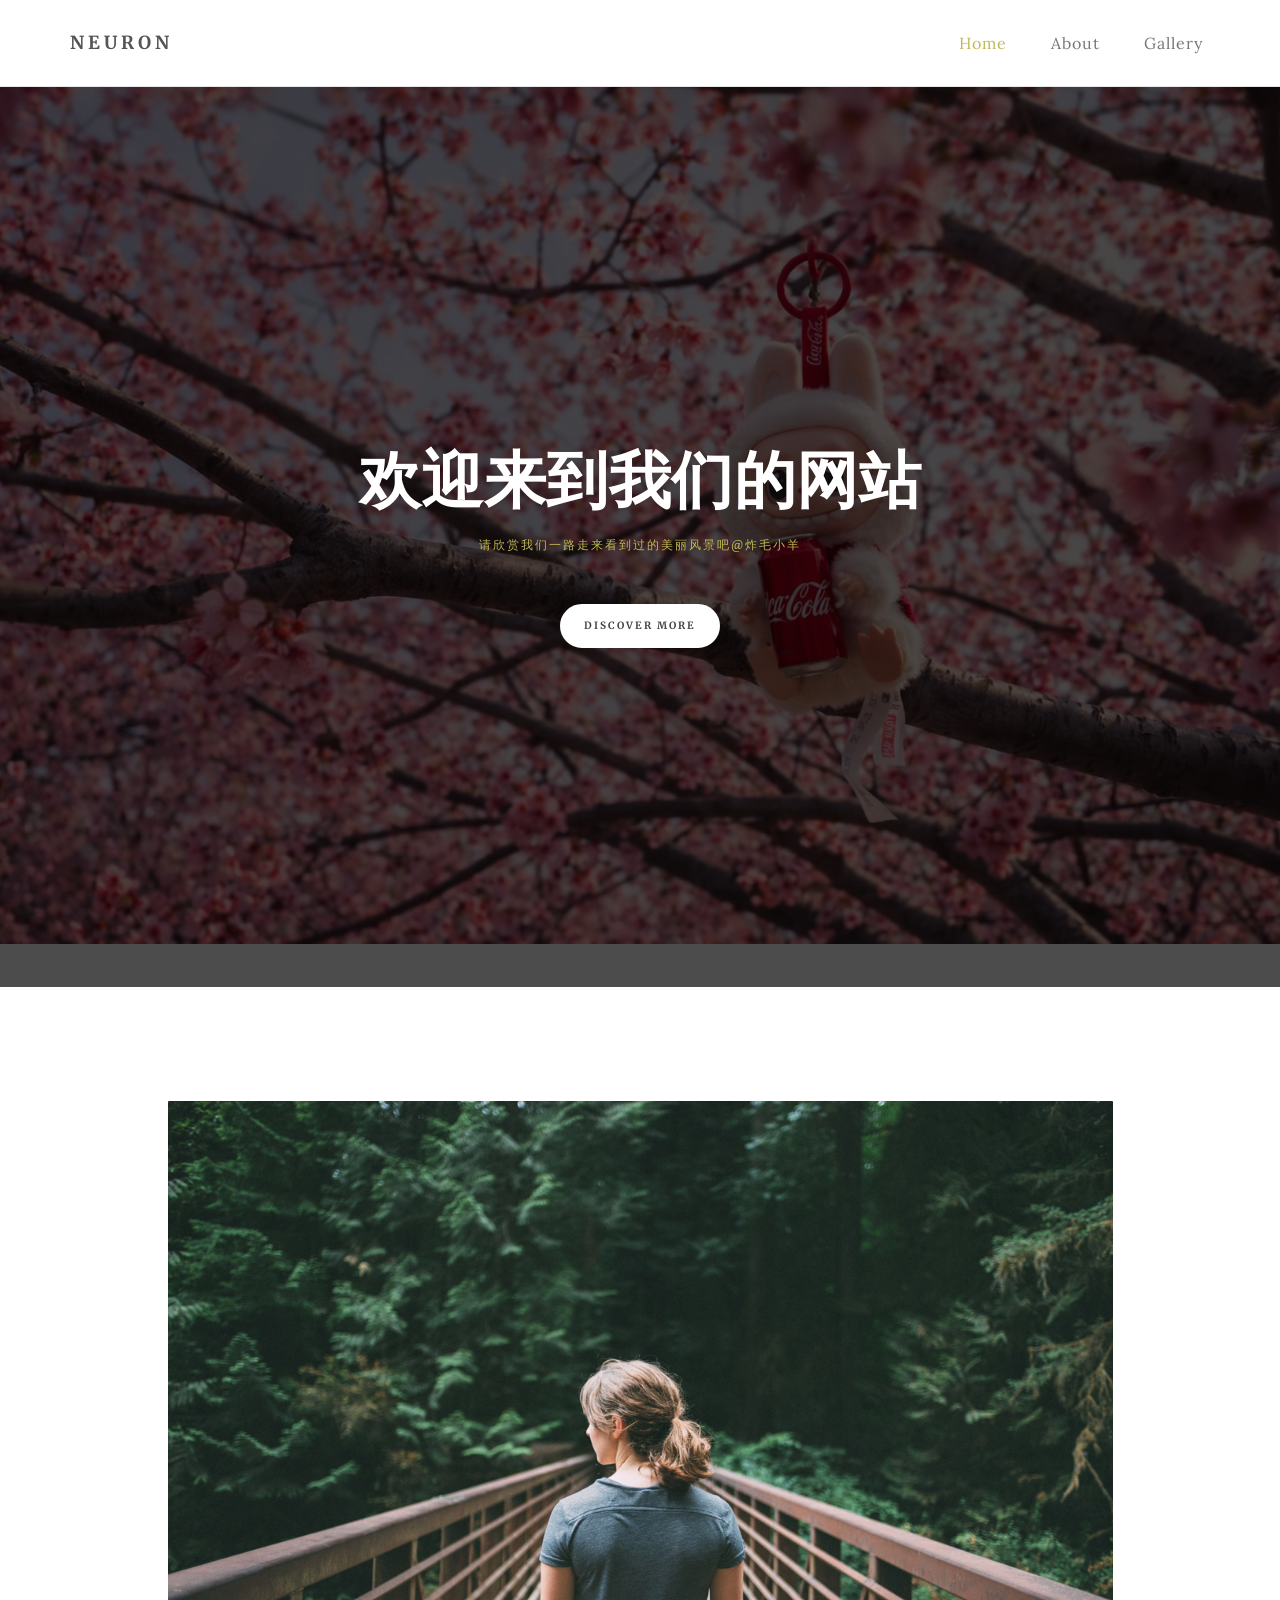
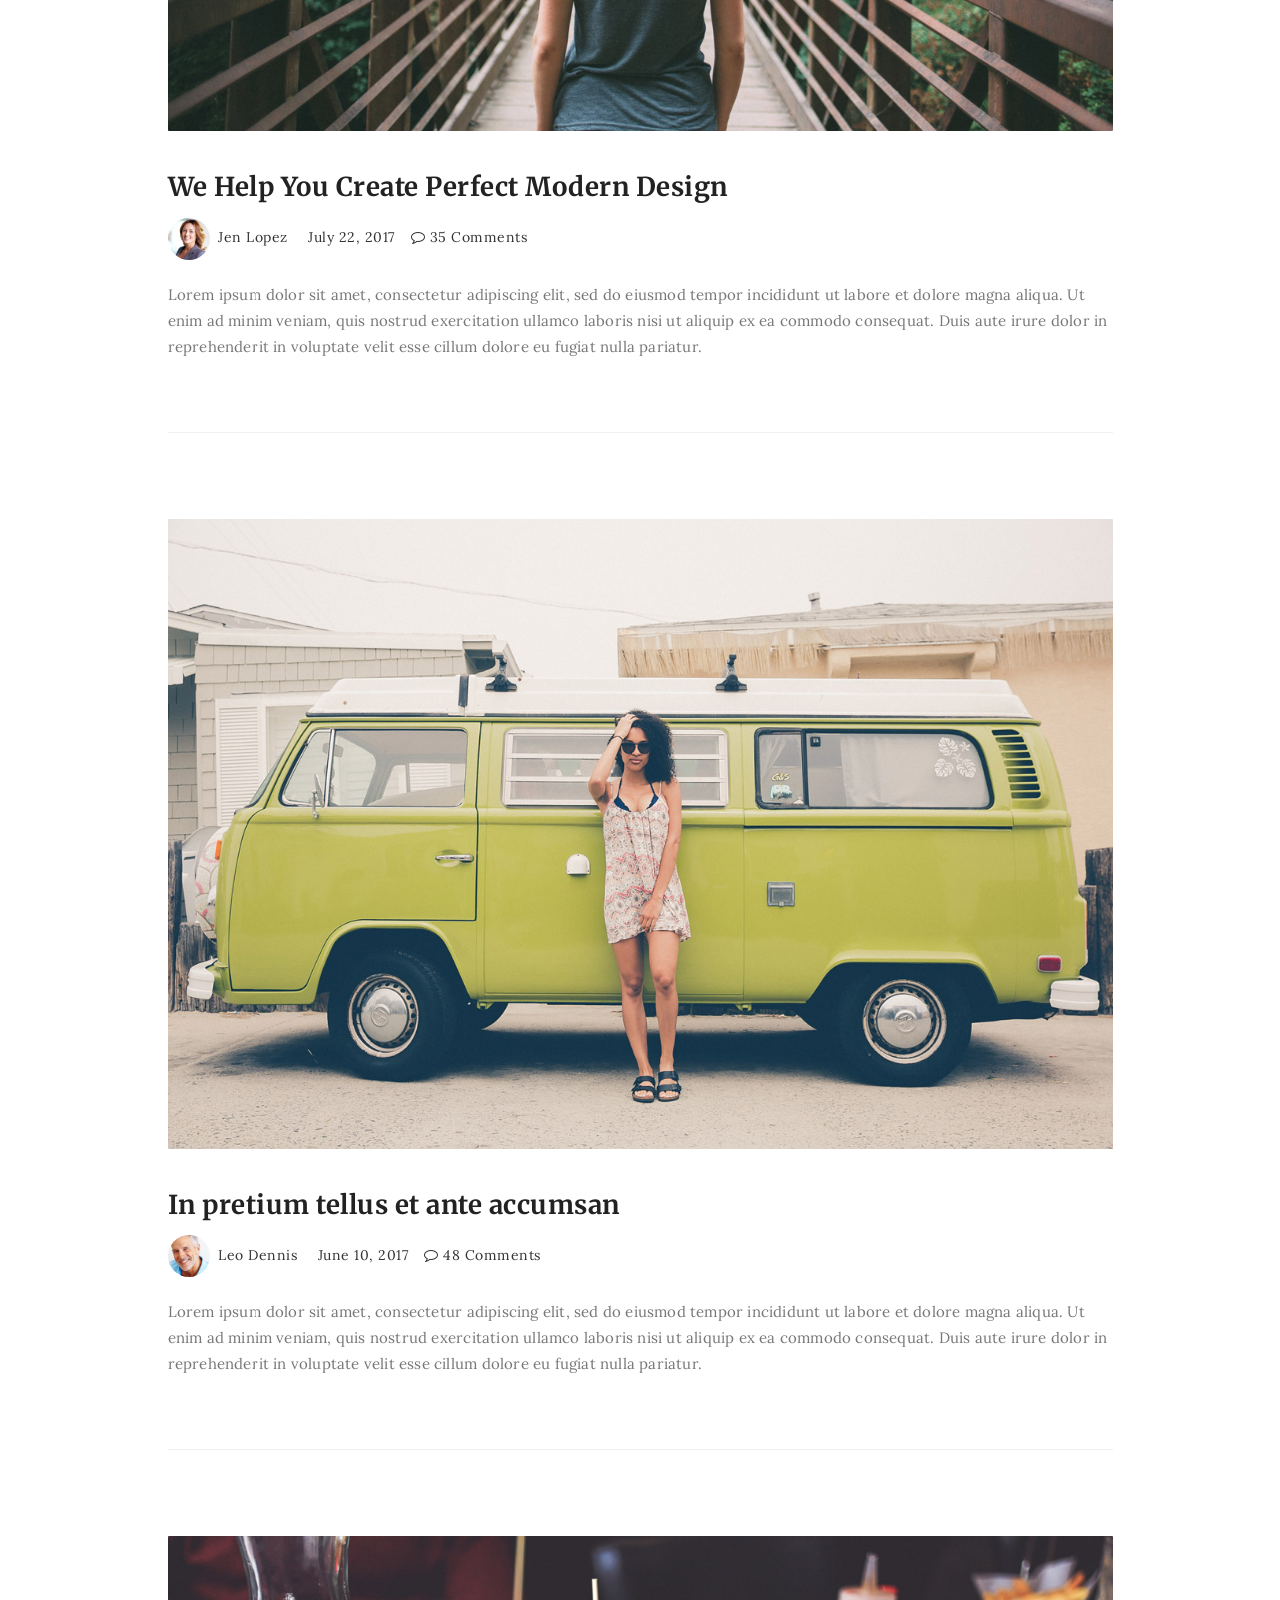
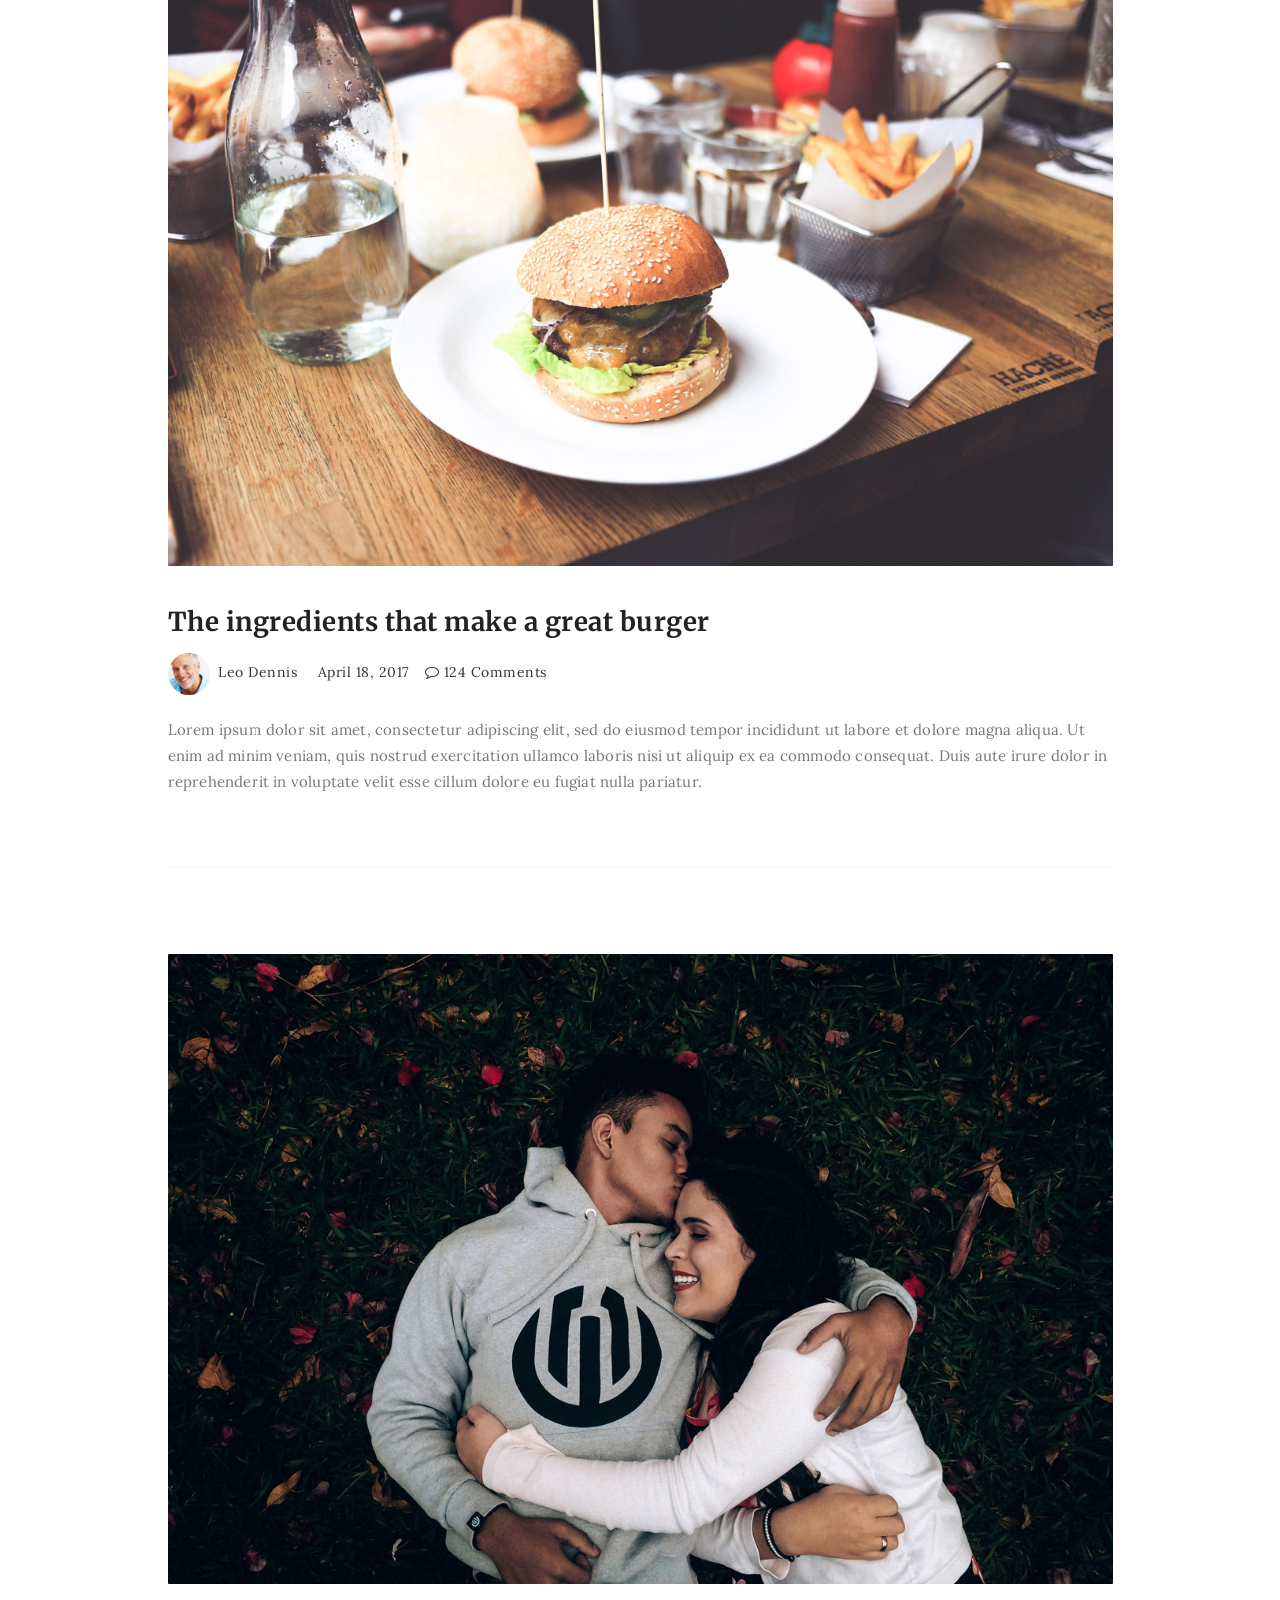
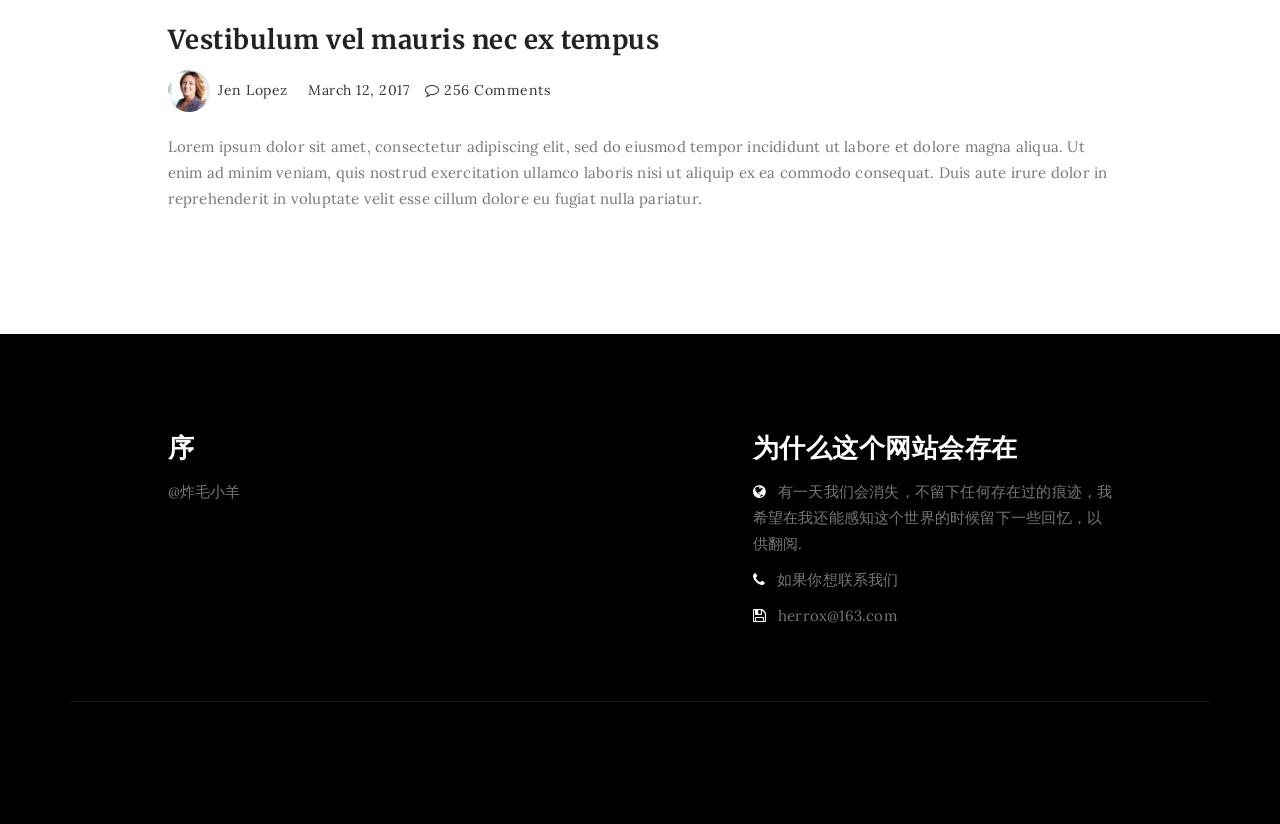
==== index.html @ 970086d2 "第一次提交代码" ====
<!DOCTYPE html>
<html lang="en">
<head>

<meta charset="UTF-8">
<meta http-equiv="X-UA-Compatible" content="IE=Edge">
<meta name="description" content="">
<meta name="keywords" content="">
<meta name="author" content="">
<meta name="viewport" content="width=device-width, initial-scale=1, maximum-scale=1">

<title>Neuron HTML CSS Template</title>
<!--

Template 2085 Neuron

http://www.tooplate.com/view/2085-neuron

-->
<link rel="stylesheet" href="css/bootstrap.min.css">
<link rel="stylesheet" href="css/font-awesome.min.css">

<!-- Main css -->
<link rel="stylesheet" href="css/style.css">
<link href="https://fonts.googleapis.com/css?family=Lora|Merriweather:300,400" rel="stylesheet">

</head>
<body>

<!-- PRE LOADER -->

<div class="preloader">
     <div class="sk-spinner sk-spinner-wordpress">
          <span class="sk-inner-circle"></span>
     </div>
</div>

<!-- Navigation section  -->

<div class="navbar navbar-default navbar-static-top" role="navigation">
     <div class="container">

          <div class="navbar-header">
               <button class="navbar-toggle" data-toggle="collapse" data-target=".navbar-collapse">
                    <span class="icon icon-bar"></span>
                    <span class="icon icon-bar"></span>
                    <span class="icon icon-bar"></span>
               </button>
               <a href="index.html" class="navbar-brand">Neuron</a>
          </div>
          <div class="collapse navbar-collapse">
               <ul class="nav navbar-nav navbar-right">
                    <li class="active"><a href="index.html">Home</a></li>
                    <li><a href="about.html">About</a></li>
                    <li><a href="gallery.html">Gallery</a></li>
                    
               </ul>
          </div>

  </div>
</div>

<!-- Home Section -->

<section id="home" class="main-home parallax-section">
     <div class="overlay"></div>
     <div id="particles-js"></div>
     <div class="container">
          <div class="row">

               <div class="col-md-12 col-sm-12">
                    <h1>欢迎来到我们的网站</h1>
                    <h4>请欣赏我们一路走来看到过的美丽风景吧@炸毛小羊</h4>
                    <a href="#blog" class="smoothScroll btn btn-default">Discover More</a>
               </div>

          </div>
     </div>
</section>

<!-- Blog Section -->

<section id="blog">
     <div class="container">
          <div class="row">

               <div class="col-md-offset-1 col-md-10 col-sm-12">
                    <div class="blog-post-thumb">
                         <div class="blog-post-image">
                              <a href="single-post.html">
                                   <img src="images/blog-image1.jpg" class="img-responsive" alt="Blog Image">
                              </a>
                         </div>
                         <div class="blog-post-title">
                              <h3><a href="single-post.html">We Help You Create Perfect Modern Design</a></h3>
                         </div>
                         <div class="blog-post-format">
                              <span><a href="#"><img src="images/author-image1.jpg" class="img-responsive img-circle"> Jen Lopez</a></span>
                              <span><i class="fa fa-date"></i> July 22, 2017</span>
                              <span><a href="#"><i class="fa fa-comment-o"></i> 35 Comments</a></span>
                         </div>
                         <div class="blog-post-des">
                              <p>Lorem ipsum dolor sit amet, consectetur adipiscing elit, sed do eiusmod tempor incididunt ut labore et dolore magna aliqua. Ut enim ad minim veniam, quis nostrud exercitation ullamco laboris nisi ut aliquip ex ea commodo consequat. Duis aute irure dolor in reprehenderit in voluptate velit esse cillum dolore eu fugiat nulla pariatur.</p>
                              <!-- <a href="single-post.html" class="btn btn-default">Continue Reading</a> -->
                         </div>
                    </div>

                    <div class="blog-post-thumb">
                         <div class="blog-post-image">
                              <a href="single-post.html">
                                   <img src="images/blog-image2.jpg" class="img-responsive" alt="Blog Image">
                              </a>
                         </div>
                         <div class="blog-post-title">
                              <h3><a href="single-post.html">In pretium tellus et ante accumsan</a></h3>
                         </div>
                         <div class="blog-post-format">
                              <span><a href="#"><img src="images/author-image2.jpg" class="img-responsive img-circle"> Leo Dennis</a></span>
                              <span><i class="fa fa-date"></i> June 10, 2017</span>
                              <span><a href="#"><i class="fa fa-comment-o"></i> 48 Comments</a></span>
                         </div>
                         <div class="blog-post-des">
                              <p>Lorem ipsum dolor sit amet, consectetur adipiscing elit, sed do eiusmod tempor incididunt ut labore et dolore magna aliqua. Ut enim ad minim veniam, quis nostrud exercitation ullamco laboris nisi ut aliquip ex ea commodo consequat. Duis aute irure dolor in reprehenderit in voluptate velit esse cillum dolore eu fugiat nulla pariatur.</p>
                              <!-- <a href="single-post.html" class="btn btn-default">Continue Reading</a> -->
                         </div>
                    </div>

                    <!-- <div class="blog-post-thumb">
                         <div class="blog-post-video">
                              <div class="embed-responsive embed-responsive-16by9">
                                   <iframe class="embed-responsive-item" src="https://www.youtube.com/embed/Pgmx7z49OEk" allowfullscreen></iframe>
                              </div>
                         </div>
                         <div class="blog-post-title">
                              <h3><a href="single-post.html">Nam interdum maximus dolor faucibus</a></h3>
                         </div>
                         <div class="blog-post-format">
                              <span><a href="#"><img src="images/author-image1.jpg" class="img-responsive img-circle"> Jen Lopez</a></span>
                              <span><i class="fa fa-date"></i> May 30, 2017</span>
                              <span><a href="#"><i class="fa fa-comment-o"></i> 63 Comments</a></span>
                         </div>
                         <div class="blog-post-des">
                              <p>Lorem ipsum dolor sit amet, consectetur adipiscing elit, sed do eiusmod tempor incididunt ut labore et dolore magna aliqua. Ut enim ad minim veniam, quis nostrud exercitation ullamco laboris nisi ut aliquip ex ea commodo consequat. Duis aute irure dolor in reprehenderit in voluptate velit esse cillum dolore eu fugiat nulla pariatur.</p>
                              <a href="single-post.html" class="btn btn-default">Continue Reading</a>
                         </div>
                    </div> -->

                    <div class="blog-post-thumb">
                         <div class="blog-post-image">
                              <a href="single-post.html">
                                   <img src="images/blog-image3.jpg" class="img-responsive" alt="Blog Image">
                              </a>
                         </div>
                         <div class="blog-post-title">
                              <h3><a href="single-post.html">The ingredients that make a great burger</a></h3>
                         </div>
                         <div class="blog-post-format">
                              <span><a href="#"><img src="images/author-image2.jpg" class="img-responsive img-circle"> Leo Dennis</a></span>
                              <span><i class="fa fa-date"></i> April 18, 2017</span>
                              <span><a href="#"><i class="fa fa-comment-o"></i> 124 Comments</a></span>
                         </div>
                         <div class="blog-post-des">
                              <p>Lorem ipsum dolor sit amet, consectetur adipiscing elit, sed do eiusmod tempor incididunt ut labore et dolore magna aliqua. Ut enim ad minim veniam, quis nostrud exercitation ullamco laboris nisi ut aliquip ex ea commodo consequat. Duis aute irure dolor in reprehenderit in voluptate velit esse cillum dolore eu fugiat nulla pariatur.</p>
                              <!-- <a href="single-post.html" class="btn btn-default">Continue Reading</a> -->
                         </div>
                    </div>

                    <div class="blog-post-thumb">
                         <div class="blog-post-image">
                              <a href="single-post.html">
                                   <img src="images/blog-image4.jpg" class="img-responsive" alt="Blog Image">
                              </a>
                         </div>
                         <div class="blog-post-title">
                              <h3><a href="single-post.html">Vestibulum vel mauris nec ex tempus</a></h3>
                         </div>
                         <div class="blog-post-format">
                              <span><a href="#"><img src="images/author-image1.jpg" class="img-responsive img-circle"> Jen Lopez</a></span>
                              <span><i class="fa fa-date"></i> March 12, 2017</span>
                              <span><a href="#"><i class="fa fa-comment-o"></i> 256 Comments</a></span>
                         </div>
                         <div class="blog-post-des">
                              <p>Lorem ipsum dolor sit amet, consectetur adipiscing elit, sed do eiusmod tempor incididunt ut labore et dolore magna aliqua. Ut enim ad minim veniam, quis nostrud exercitation ullamco laboris nisi ut aliquip ex ea commodo consequat. Duis aute irure dolor in reprehenderit in voluptate velit esse cillum dolore eu fugiat nulla pariatur.</p>
                              <!-- <a href="single-post.html" class="btn btn-default">Continue Reading</a> -->
                         </div>
                    </div>
               </div>

          </div>
     </div>
</section>

<!-- Footer Section -->

<footer>
     <div class="container">
          <div class="row">

               <div class="col-md-5 col-md-offset-1 col-sm-6">
                    <h3>      序</h3>
                    <p>@炸毛小羊</p>

               </div>

               <div class="col-md-4 col-md-offset-1 col-sm-6">
                    <h3>为什么这个网站会存在</h3>
                    <p><i class="fa fa-globe"></i> 有一天我们会消失，不留下任何存在过的痕迹，我希望在我还能感知这个世界的时候留下一些回忆，以供翻阅.</p>
                    <p><i class="fa fa-phone"></i> 如果你想联系我们</p>
                    <p><i class="fa fa-save"></i> herrox@163.com</p>
               </div>

               <div class="clearfix col-md-12 col-sm-12">
                    <hr>
               </div>

               <!-- <div class="col-md-12 col-sm-12">
                    <ul class="social-icon">
                         <li><a href="#" class="fa fa-facebook"></a></li>
                         <li><a href="#" class="fa fa-twitter"></a></li>
                         <li><a href="#" class="fa fa-google-plus"></a></li>
                         <li><a href="#" class="fa fa-dribbble"></a></li>
                         <li><a href="#" class="fa fa-linkedin"></a></li>
                    </ul>
               </div> -->
               
          </div>
     </div>
</footer>

<!-- Back top -->
<a href="#back-top" class="go-top"><i class="fa fa-angle-up"></i></a>

<!-- SCRIPTS -->

<script src="js/jquery.js"></script>
<script src="js/bootstrap.min.js"></script>
<script src="js/particles.min.js"></script>
<script src="js/app.js"></script>
<script src="js/jquery.parallax.js"></script>
<script src="js/smoothscroll.js"></script>
<script src="js/custom.js"></script>

</body>
</html>
---- css/style.css ----
/*

Template 2085 Neuron

http://www.tooplate.com/view/2085-neuron

*/

body {
		background: #ffffff;
    font-family: 'Lora', serif;
    font-style: normal;
		font-weight: 300;
    overflow-x: hidden;
}


/*---------------------------------------
    Typorgraphy              
-----------------------------------------*/

h1,h2,h3,h4,h5,h6 {
  font-family: 'Merriweather', serif;
  font-style: normal;
  font-weight: bold;
  letter-spacing: 0.5px;
}

h1 {
    font-size: 62px;
    padding-bottom: 14px;
    margin-bottom: 0px;
}

h2 {
  font-size: 32px;
}

h2,h3 {
  padding-bottom: 6px;
}

h3 {
  font-size: 26px;
}

h4 {
  color: #666;
  font-size: 12px;
  font-weight: normal;
  letter-spacing: 2px;
}

p {
    color: #777;
    font-size: 15px;
    font-weight: 300;
    line-height: 26px;
    letter-spacing: 0.2px;
}

.btn-success:focus {
  background-color: #000;
  border-color: transparent;
}


/*---------------------------------------
    General               
-----------------------------------------*/

html{
  -webkit-font-smoothing: antialiased;
}

a {
  color: #4d638c;
  -webkit-transition: 0.5s;
  -o-transition: 0.5s;
  transition: 0.5s;
  text-decoration: none !important;
}
a:hover, a:active, a:focus {
  color: #4d638c;
  outline: none;
}

* {
  -webkit-box-sizing: border-box;
  -moz-box-sizing: border-box;
  box-sizing: border-box;
}

*:before,
*:after {
  -webkit-box-sizing: border-box;
  -moz-box-sizing: border-box;
  box-sizing: border-box;
}

#about, 
#gallery,
#contact,
#blog, 
#blog-single-post {
  padding-top: 60px;
  padding-bottom: 80px;
}

.main-about,
.main-single-post,
.main-gallery,
.main-contact {
  height: 65vh;
}

.overlay {
  background: rgba(0,0,0,0.7 );
  width: 100%;
  height: 100vh;
  position: absolute;
  top: 0;
  left: 0;
  right: 0;
  bottom: 0;
}

.parallax-section {
  background-attachment: fixed !important;
  background-size: cover !important;
  overflow: hidden;
}


/*---------------------------------------
    Preloader section              
-----------------------------------------*/

.preloader {
  position: fixed;
  top: 0;
  left: 0;
  width: 100%;
  height: 100%;
  z-index: 99999;
  display: flex;
  flex-flow: row nowrap;
  justify-content: center;
  align-items: center;
  background: none repeat scroll 0 0 #ffffff;
}

.sk-spinner-wordpress.sk-spinner {
  background-color: #bfba55;
  width: 40px;
  height: 40px;
  border-radius: 40px;
  position: relative;
  -webkit-animation: sk-innerCircle 1s linear infinite;
  animation: sk-innerCircle 1s linear infinite; 
}

.sk-spinner-wordpress .sk-inner-circle {
  display: block;
  background-color: #ffffff;
  width: 16px;
  height: 16px;
  position: absolute;
  border-radius: 8px;
  top: 5px;
  left: 5px; 
}

@-webkit-keyframes sk-innerCircle {
  0% {
    -webkit-transform: rotate(0);
            transform: rotate(0); }

  100% {
    -webkit-transform: rotate(360deg);
            transform: rotate(360deg); } }

@keyframes sk-innerCircle {
  0% {
    -webkit-transform: rotate(0);
            transform: rotate(0); }

  100% {
    -webkit-transform: rotate(360deg);
            transform: rotate(360deg); } }



/*---------------------------------------
    Main Navigation             
-----------------------------------------*/

.navbar-default {
    background: #ffffff;
    margin: 0 !important;
    padding: 18px 0;
}

.navbar-default .navbar-brand {
  color: #555;
  font-family: 'Merriweather', serif;
  font-weight: bold;
  text-transform: uppercase;
  letter-spacing: 4px;
  margin: 0;
}

.navbar-default .navbar-nav li a {
    color: #777;
    font-size: 16px;
    letter-spacing: 1px;
    -webkit-transition: all 0.4s ease-in-out;
    transition: all 0.4s ease-in-out;
    padding-right: 22px;
    padding-left: 22px;
}

.navbar-default .navbar-nav > li a:hover {
    color: #bfba55 !important;
}

.navbar-default .navbar-nav > li > a:hover,
.navbar-default .navbar-nav > li > a:focus {
    color: #606066;
    background-color: transparent;
}

.navbar-default .navbar-nav li a:hover,
 .navbar-default .navbar-nav .active > a {
    color: #bfba55;
  }

.navbar-default .navbar-nav > .active > a,
.navbar-default .navbar-nav > .active > a:hover,
.navbar-default .navbar-nav > .active > a:focus {
    color: #bfba55;
    background-color: transparent;
}

.navbar-default .navbar-toggle {
     border: none;
     padding-top: 10px;
  }

.navbar-default .navbar-toggle .icon-bar {
    background: #bfba55;
    border-color: transparent;
  }

.navbar-default .navbar-toggle:hover,
.navbar-default .navbar-toggle:focus { 
  background-color: transparent;
}



/*---------------------------------------
    Home section              
-----------------------------------------*/

#home {
    background-size: cover;
    background-position: center center;
    color: #ffffff;
    display: -webkit-box;
    display: -webkit-flex;
     display: -ms-flexbox;
    display: flex;
    -webkit-box-align: center;
    -webkit-align-items: center;
    -ms-flex-align: center;
     align-items: center;
    position: relative;
    text-align: center;
}

.main-home {
  background: url('../images/首页.png') no-repeat;
  height: 100vh;
}

.main-about {
  background: url('../images/about-bg.jpg') no-repeat;
}

.main-single-post {
  background: url('../images/single-post-bg.jpg') no-repeat;
}

.main-gallery {
  background: url('../images/gallery-bg.jpg') no-repeat;
}

.main-contact {
  background: url('../images/contact-bg.jpg') no-repeat;
}

#particles-js {
  position: absolute;
  width: 100%;
  height: 100vh;
  top: 0;
  left: 0;
}

#home h4 {
  color: #bfba55;
}

#home .btn {
  background: #ffffff;
  border: 2px solid #ffffff;
  border-radius: 100px;
  color: #444;
  font-family: 'Merriweather', serif;
  font-size: 10px;
  font-weight: bold;
  letter-spacing: 2px;
  text-transform: uppercase;
  padding: 13px 22px;
  margin-top: 42px;
  transition: all 0.4s ease-in-out;
}

#home .btn:hover {
  background: transparent;
  border-color: #ffffff;
  color: #ffffff;
}



/*---------------------------------------
   About section              
-----------------------------------------*/

#about .col-md-6 {
  padding-top: 22px;
  padding-bottom: 32px;
}

#about .col-md-6 img {
  padding: 22px 0px 22px 22px;
}

#about .col-md-4 {
  padding-bottom: 32px;
}

#about .col-md-4 img {
  padding-top: 12px;
}



/*---------------------------------------
   Gallery section              
-----------------------------------------*/

#gallery span {
  display: block;
  padding-bottom: 32px;
}

#gallery .col-md-6 {
  padding-left: 0px;
  padding-right: 0px;
}

#gallery .gallery-thumb {
  background-color: #ffffff;
  box-shadow: 0px 1px 2px 0px rgba(90, 91, 95, 0.15);
  cursor: pointer;
  display: block;
  position: relative;
  top: 0px;
  transition: all 0.4s ease-in-out;
}

#gallery .gallery-thumb:hover {
  box-shadow: 0px 16px 22px 0px rgba(90, 91, 95, 0.3);
  top: -5px;
}

#gallery .gallery-thumb img {
  width: 100%;
}

#gallery .col-md-12 p {
  padding-top: 22px;
  text-align: center;
}



/*---------------------------------------
   Contact section              
-----------------------------------------*/

#contact .col-md-4 {
  padding-left: 0px;
}

#contact .col-md-12 {
  padding-left: 0;
}

#contact form {
  padding-top: 32px;
}

#contact .form-control {
  border: 2px solid #f0f0f0;
  box-shadow: none;
  margin-top: 10px;
  margin-bottom: 10px;
  transition: all 0.4s ease-in-out;
}

#contact .form-control:hover {
  border-color: #555;
}

#contact input {
  height: 50px;
}

#contact input[type="submit"] {
  background: #bfba55;
  border-radius: 100px;
  border: none;
  color: #ffffff;
  font-weight: bold;
  transition: all 0.4s ease-in-out;
}

#contact input[type="submit"]:hover {
  background: #333;
}



/*---------------------------------------
   Blog section              
-----------------------------------------*/

.blog-post-thumb {
  border-bottom: 1px solid #f0f0f0;
  padding-top: 32px;
  padding-bottom: 62px;
  margin-bottom: 32px;
}

.blog-post-thumb:last-child {
  border-bottom: 0px;
  padding-bottom: 32px;
  margin-bottom: 0px;
}

.blog-post-image,
.blog-post-video {
  padding-top: 22px;
  padding-bottom: 22px;
  width: 100%;
}

#about img,
.blog-post-image img {
  border-radius: 1px;
}

.blog-post-title a {
  color: #222;
}

.blog-post-title a:hover {
  color: #bfba55;
}

.blog-post-format {
  padding-bottom: 22px;
}

.blog-post-format span {
  letter-spacing: 0.5px;
  padding-right: 12px;
}

.blog-post-format span a {
  color: #333;
}

.blog-post-format span img {
  display: inline-block;
  width: 42px;
  margin-right: 4px;
}

.blog-post-des blockquote {
  margin: 22px;
}

.blog-post-des .btn {
  border-radius: 100px;
  color: #777;
  font-weight: bold;
  letter-spacing: 1px;
  padding: 14px 28px;
  margin-top: 26px;
  transition: all 0.4s ease-in-out;
}

.blog-post-des .btn:hover {
  background: #bfba55;
  border-color: transparent;
  color: #ffffff;
}

.blog-author {
  border-top: 1px solid #f0f0f0;
  border-bottom: 1px solid #f0f0f0;
  padding-top: 32px;
  padding-bottom: 32px;
  margin-top: 42px;
  margin-bottom: 42px;
}

.blog-author .media img {
  display: inline-block;
  width: 90px;
  margin-right: 12px;
}

.blog-author .media a,
.blog-comment .media h3 {
  color: #444;
  font-size: 18px;
  letter-spacing: 1px;
}

.blog-comment {
  border-bottom: 1px solid #f0f0f0;
  padding-bottom: 32px;
  margin-bottom: 42px;
}

.blog-comment .media:nth-child(2) {
  padding-top: 22px;
}

.blog-comment .media img {
  width: 82px;
  margin-right: 12px;
}

.blog-comment .media h3 {
  display: inline-block;
  padding-right: 14px;
}


.blog-comment-form h3 {
  padding-bottom: 18px;
}

#about .col-md-6, #about .col-md-4,
.blog-comment-form .col-md-4 {
  padding-left: 0px;
}

.blog-comment-form .form-control {
  box-shadow: none;
  border: 2px solid #f0f0f0;
  margin-top: 10px;
  margin-bottom: 10px;
  transition: all 0.4s ease-in-out;
}

.blog-comment-form .form-control:hover {
  border-color: #555;
}

.blog-comment-form input {
  height: 45px;
}

.blog-comment-form input[type="submit"] {
  background: #bfba55;
  border-radius: 100px;
  border: none;
  color: #ffffff;
  font-weight: bold;
  transition: all 0.4s ease-in-out;
}

.blog-comment-form input[type="submit"]:hover {
  background: #333;
  border-color: transparent;
  color: #ffffff;
}



/*---------------------------------------
   Blog Single Post section              
-----------------------------------------*/

#blog-single-post .blog-single-post-image {
  padding-top: 22px;
}

#blog-single-post .blog-single-post-image .col-md-4 {
  padding-left: 0px;
  padding-right: 0px;
  padding-bottom: 22px;
}

#blog-single-post .blog-single-post-image img {
  border-radius: 1px;
  padding-right: 12px;
}

#blog-single-post .blog-post-des h3 {
  padding-top: 16px;
}



/*---------------------------------------
   Footer section              
-----------------------------------------*/

footer {
    background: #000;
    color: #ffffff;
    padding: 80px 0px;
    position: relative;
}

footer .col-md-4 .fa {
  color: #ffffff;
  padding-right: 8px;
}

footer hr {
  border-color: #121212;
  margin-top: 62px;
  margin-bottom: 42px;
}

footer .footer-copyright {
  padding-top: 12px;
}



/* Back top */
.go-top {
  background-color: #ffffff;
  box-shadow: 1px 1.732px 12px 0px rgba( 0, 0, 0, .14 ), 1px 1.732px 3px 0px rgba( 0, 0, 0, .12 );
  transition : all 1s ease;
  bottom: 2em;
  right: 2em;
  color: #333;
  font-size: 24px;
  display: none;
  position: fixed;
  text-decoration: none;
  width: 40px;
  height: 40px;
  line-height: 38px;
  text-align: center;
  border-radius: 100%;
}

.go-top:hover {
    background: #bfba55;
    color: #ffffff;
}



/*---------------------------------------
   Social icon             
-----------------------------------------*/

.social-icon {
    position: relative;
    padding: 0;
    margin: 0;
    text-align: center;
}

.social-icon li {
    display: inline-block;
    list-style: none;
}

.social-icon li a {
    border: 2px solid #292929;
    color: #292929;
    border-radius: 100px;
    cursor: pointer;
    font-size: 16px;
    text-decoration: none;
    transition: all 0.4s ease-in-out;
    width: 50px;
    height: 50px;
    line-height: 50px;
    text-align: center;
    vertical-align: middle;
    position: relative;
    margin: 22px 12px 10px 12px;
}

.social-icon li a:hover {
    border-color: #bfba55;
    color: #bfba55;
    transform: scale(1.1);
}



/*---------------------------------------
   Mobile Responsive         
-----------------------------------------*/

@media (max-width: 980px) {

  .main-about,
  .main-single-post,  
  .main-gallery,
  .main-contact {
    height: 35vh;
  }

}


@media (max-width: 768px) {

  h1 {
    font-size: 52px;
  }

  h2 {
    font-size: 26px;
  }

  #about .col-md-6 img {
    padding-left: 0px;
  }

  #blog-single-post .blog-single-post-image img {
    padding-bottom: 22px;
  }

  footer .col-md-4 {
    padding-top: 22px;
  }

}


@media (max-width: 650px) {

  h1 {
    font-size: 42px;
  }

  #about, #gallery,
  #contact,
  #blog, #blog-single-post {
    padding-top: 60px;
    padding-bottom: 60px;
  }

}
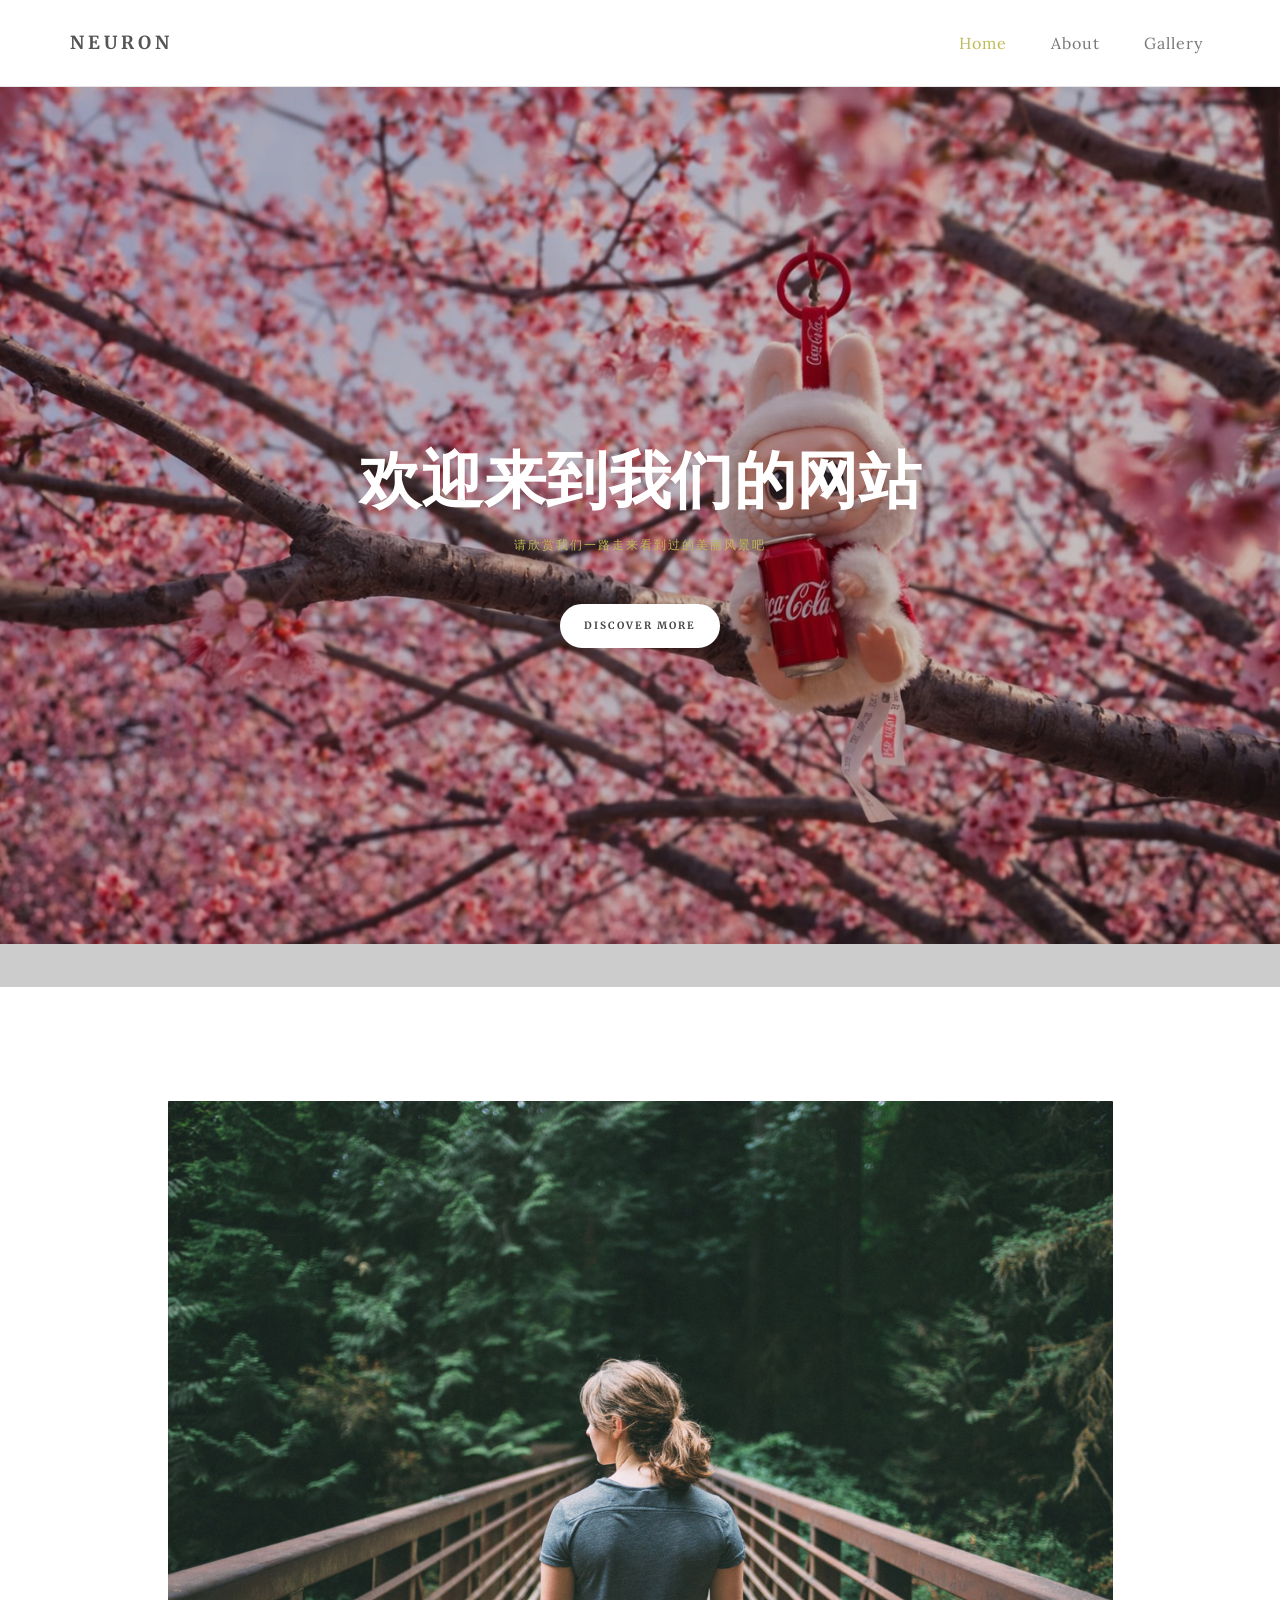
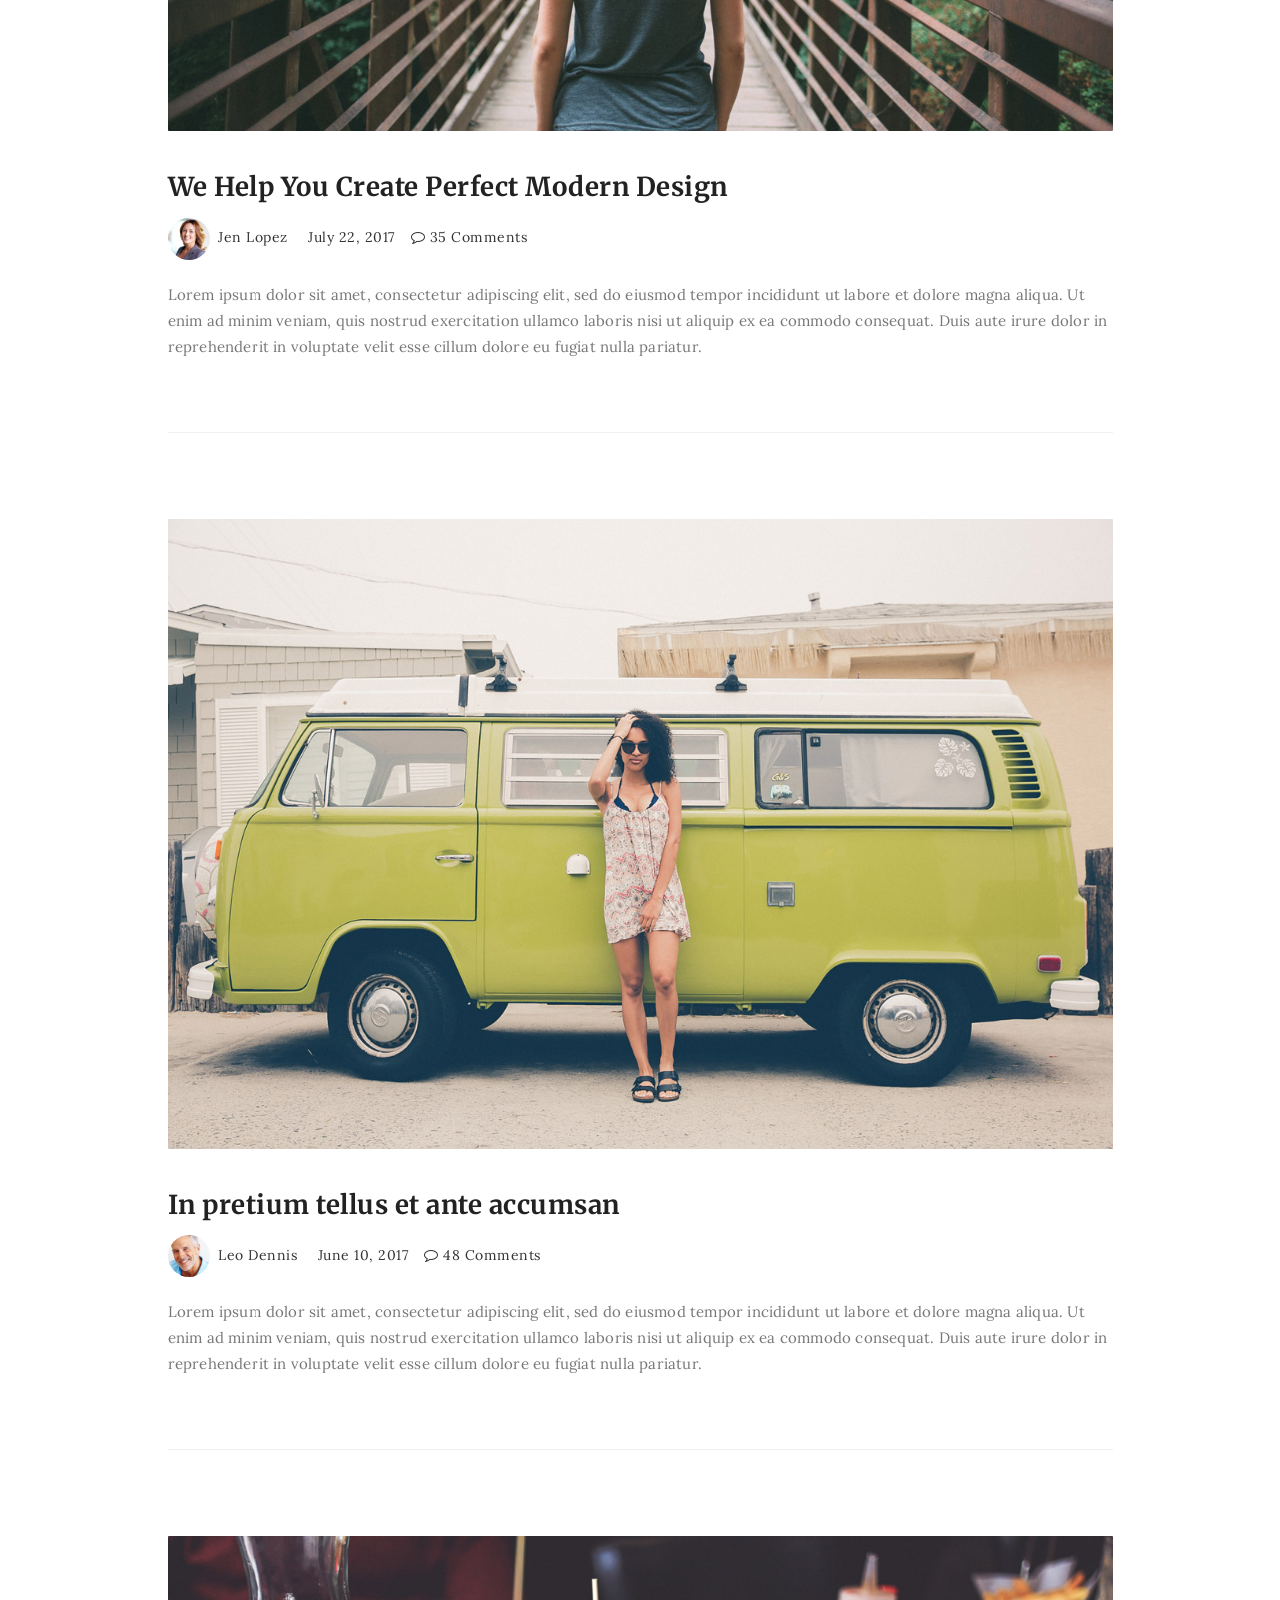
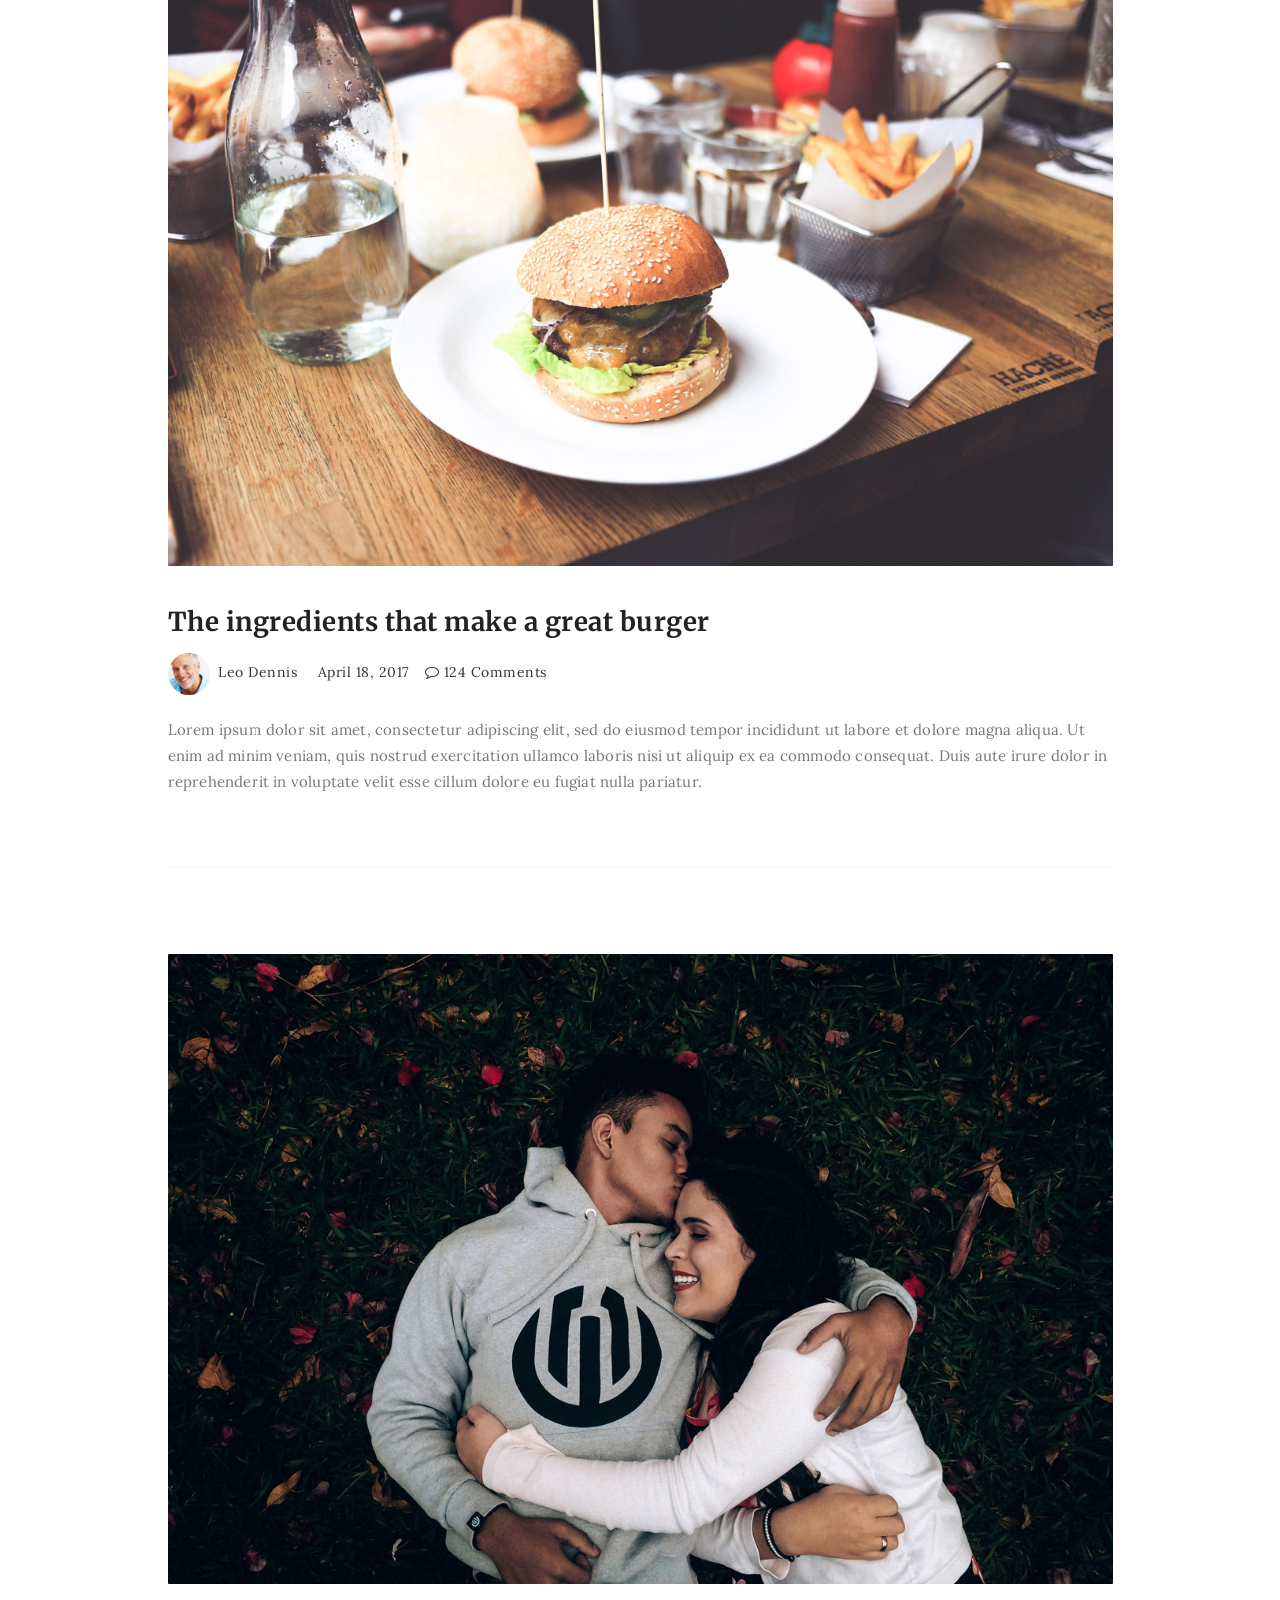
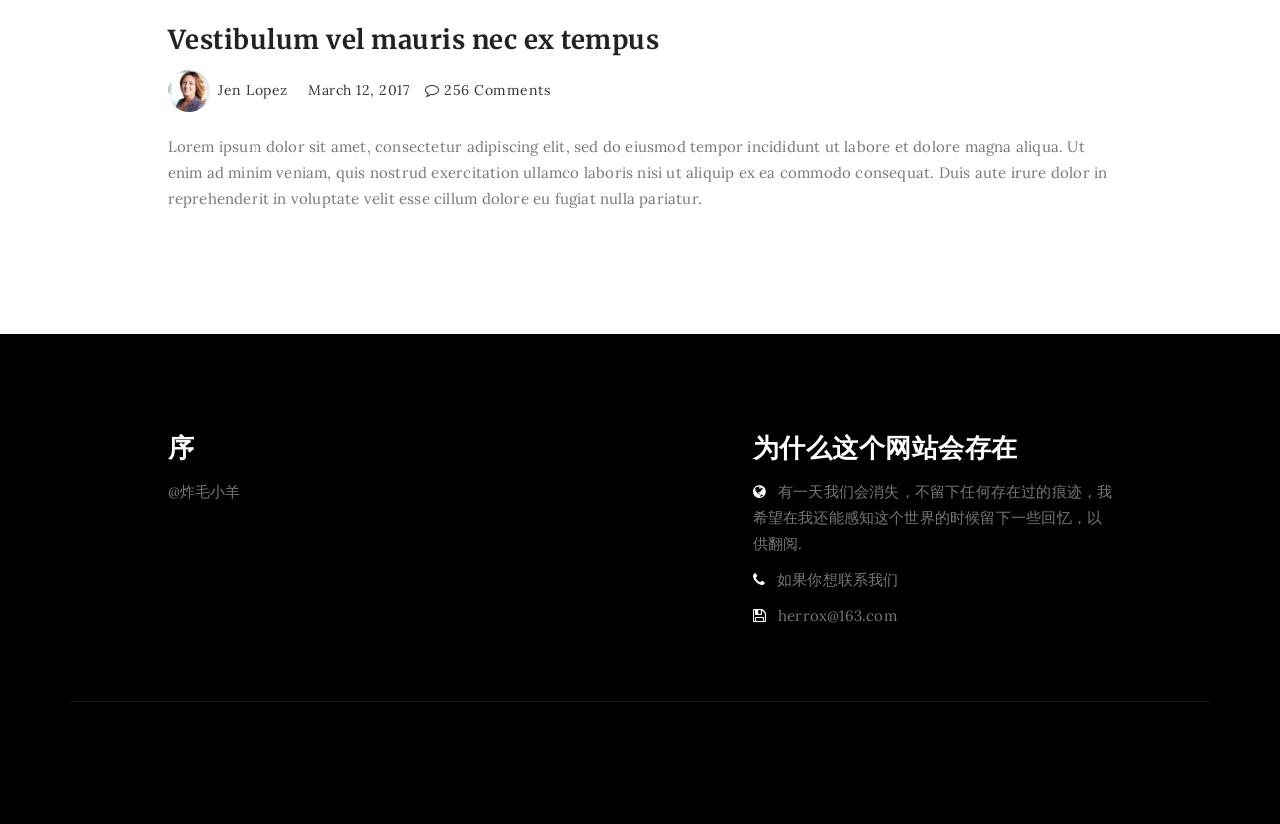
==== commit 979d0899: "修改首页图片遮盖度" ====
--- a/index.html
+++ b/index.html
@@ -9,7 +9,7 @@
 <meta name="author" content="">
 <meta name="viewport" content="width=device-width, initial-scale=1, maximum-scale=1">
 
-<title>Neuron HTML CSS Template</title>
+<title>Yjk</title>
 <!--
 
 Template 2085 Neuron
@@ -70,7 +70,7 @@
 
                <div class="col-md-12 col-sm-12">
                     <h1>欢迎来到我们的网站</h1>
-                    <h4>请欣赏我们一路走来看到过的美丽风景吧@炸毛小羊</h4>
+                    <h4>请欣赏我们一路走来看到过的美丽风景吧</h4>
                     <a href="#blog" class="smoothScroll btn btn-default">Discover More</a>
                </div>
 
--- a/css/style.css
+++ b/css/style.css
@@ -115,7 +115,7 @@
 }
 
 .overlay {
-  background: rgba(0,0,0,0.7 );
+  background: rgba(0,0,0,0.2 );
   width: 100%;
   height: 100vh;
   position: absolute;
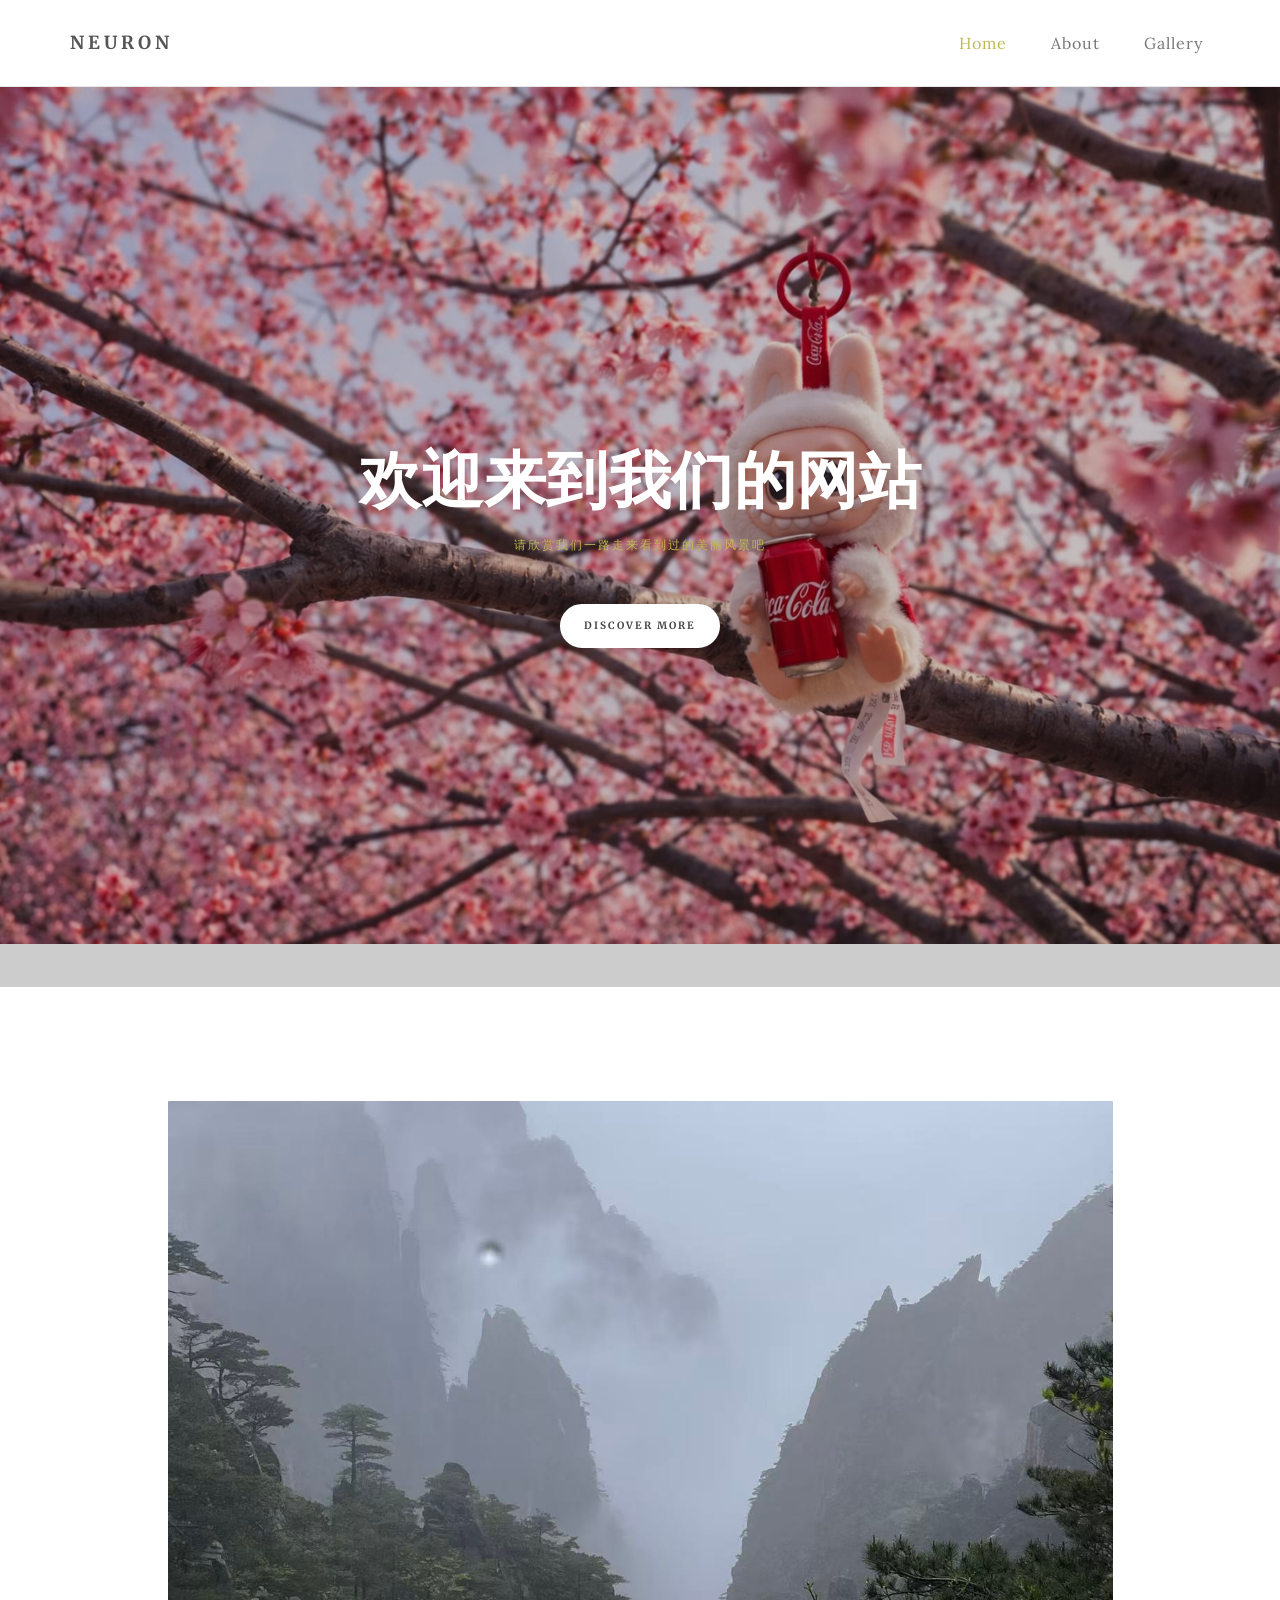
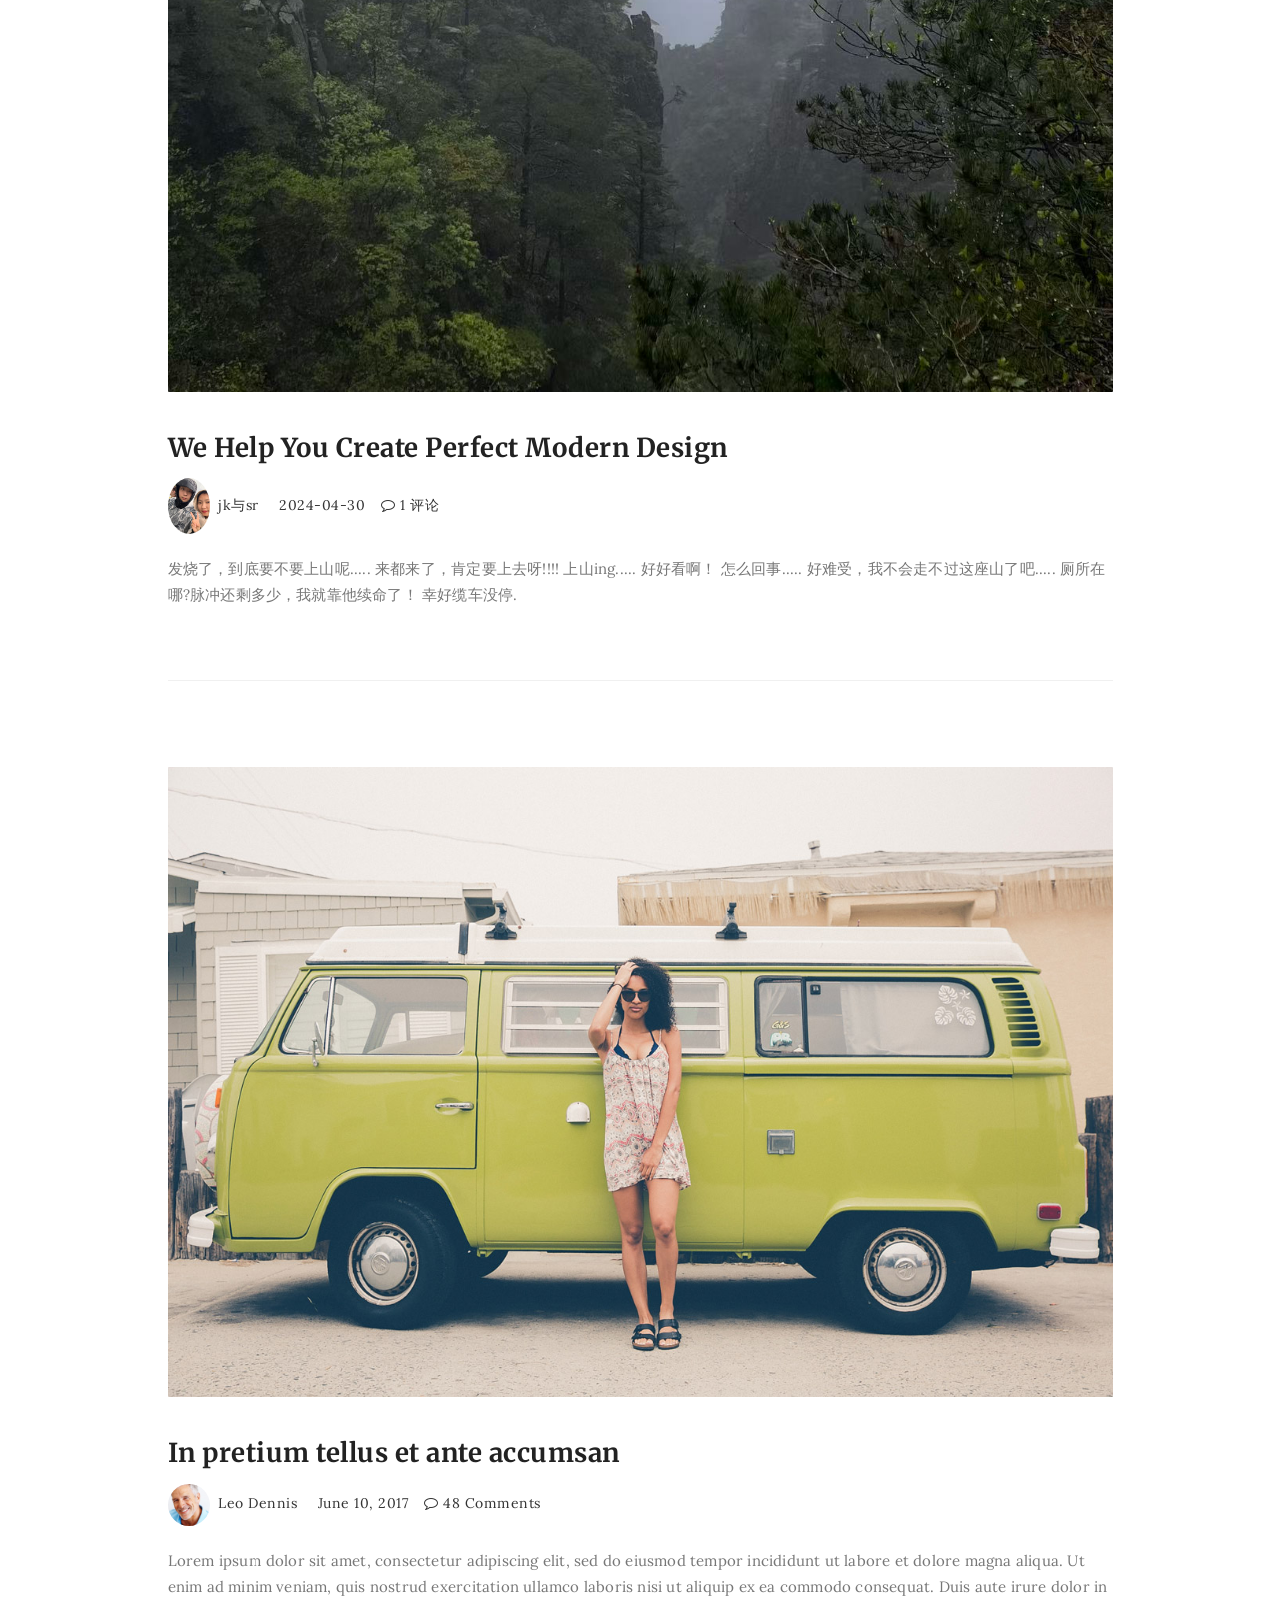
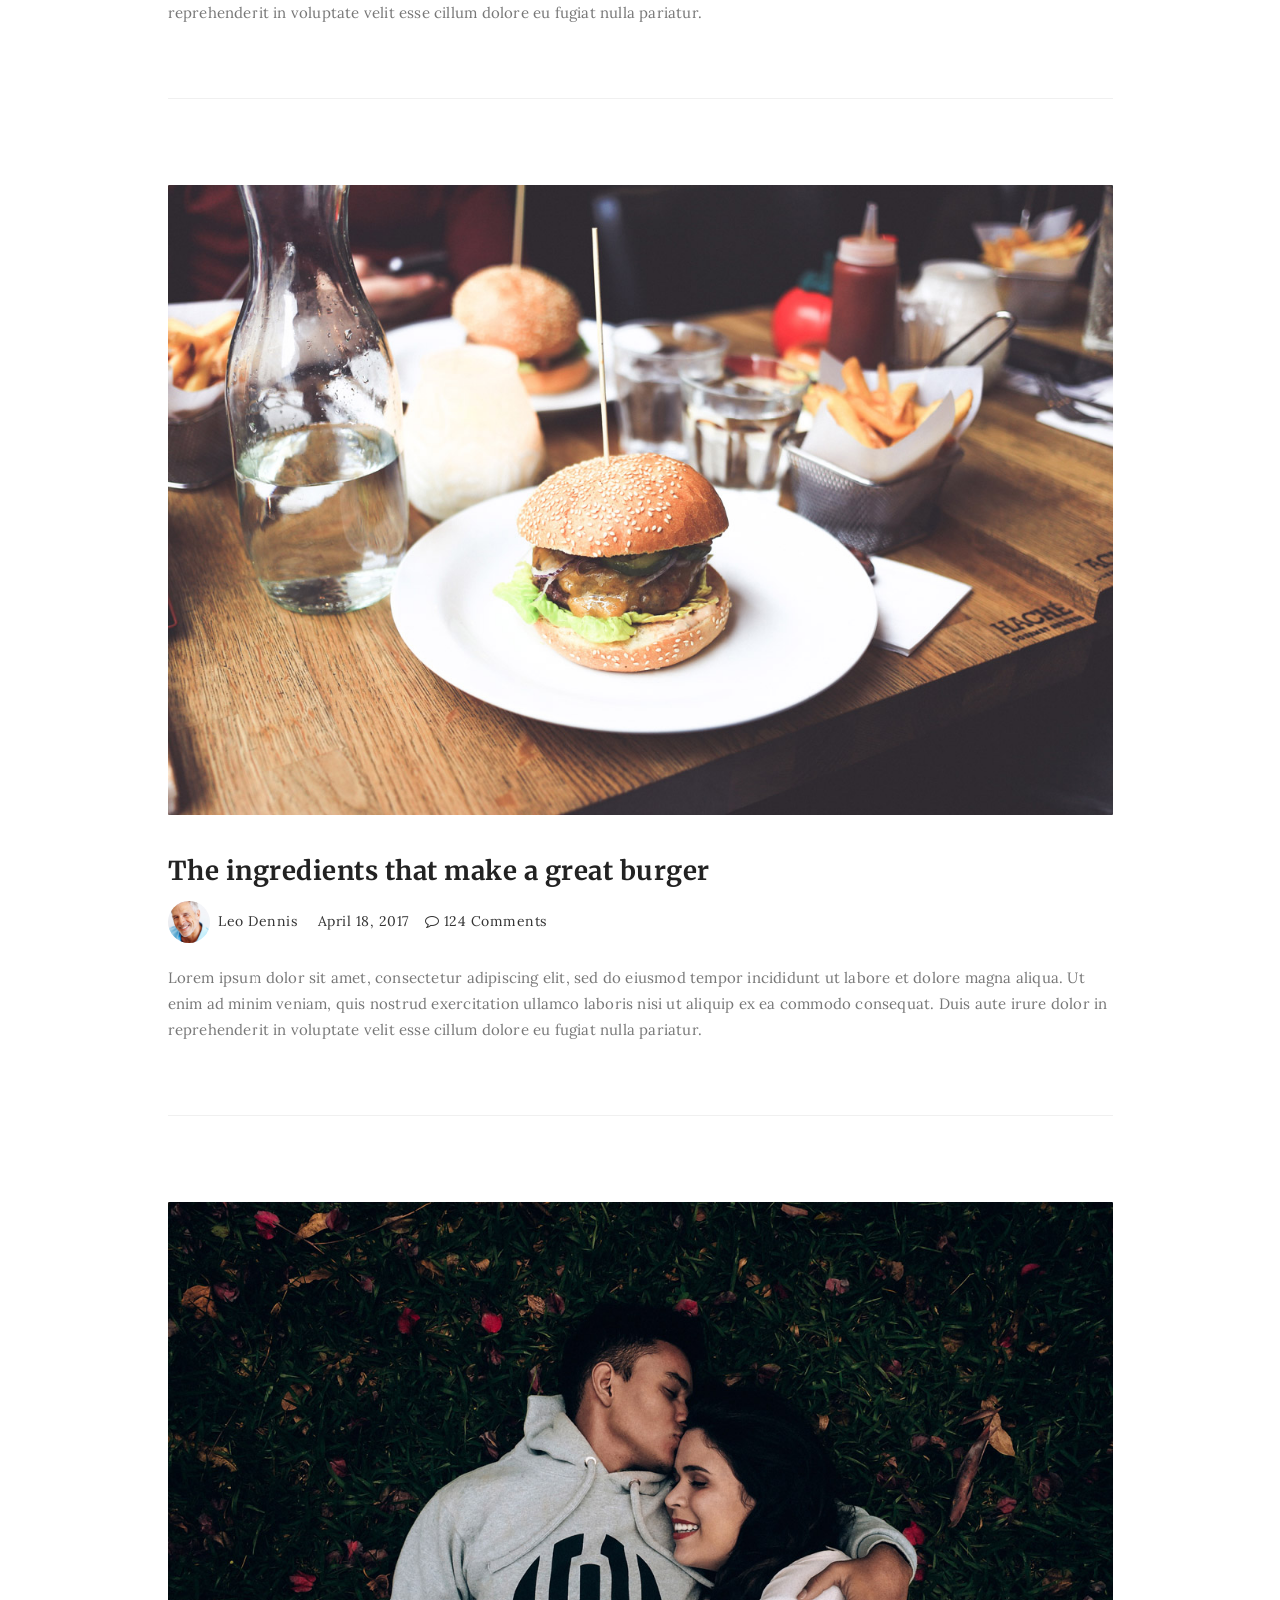
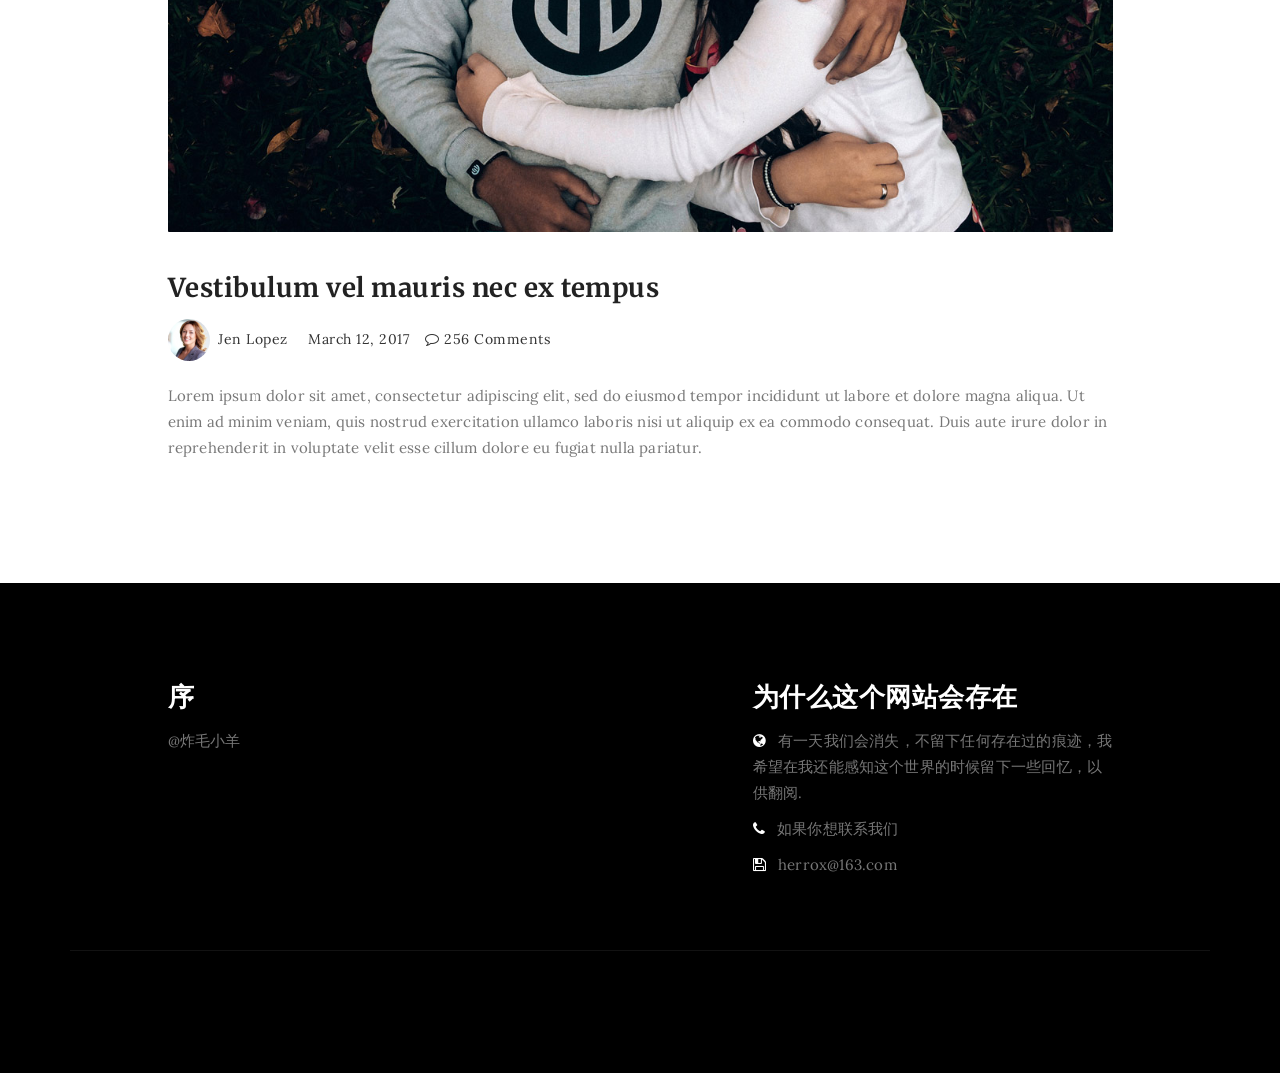
==== commit d5f010f7: "2024-04-30黄山更新" ====
--- a/index.html
+++ b/index.html
@@ -88,19 +88,21 @@
                     <div class="blog-post-thumb">
                          <div class="blog-post-image">
                               <a href="single-post.html">
-                                   <img src="images/blog-image1.jpg" class="img-responsive" alt="Blog Image">
+                                   <img src="images/黄山.jpg" class="img-responsive" alt="Blog Image">
                               </a>
                          </div>
                          <div class="blog-post-title">
                               <h3><a href="single-post.html">We Help You Create Perfect Modern Design</a></h3>
                          </div>
                          <div class="blog-post-format">
-                              <span><a href="#"><img src="images/author-image1.jpg" class="img-responsive img-circle"> Jen Lopez</a></span>
-                              <span><i class="fa fa-date"></i> July 22, 2017</span>
-                              <span><a href="#"><i class="fa fa-comment-o"></i> 35 Comments</a></span>
-                         </div>
-                         <div class="blog-post-des">
-                              <p>Lorem ipsum dolor sit amet, consectetur adipiscing elit, sed do eiusmod tempor incididunt ut labore et dolore magna aliqua. Ut enim ad minim veniam, quis nostrud exercitation ullamco laboris nisi ut aliquip ex ea commodo consequat. Duis aute irure dolor in reprehenderit in voluptate velit esse cillum dolore eu fugiat nulla pariatur.</p>
+                              <span><a href="#"><img src="images/头像黄山.jpg" class="img-responsive img-circle"> jk与sr</a></span>
+                              <span><i class="fa fa-date"></i> 2024-04-30</span>
+                              <span><a href="#"><i class="fa fa-comment-o"></i> 1 评论</a></span>
+                         </div>
+                         <div class="blog-post-des">
+                              <p>发烧了，到底要不要上山呢..... 来都来了，肯定要上去呀!!!! 上山ing.....
+                              好好看啊！ 怎么回事..... 好难受，我不会走不过这座山了吧..... 厕所在哪?脉冲还剩多少，我就靠他续命了！
+                              幸好缆车没停.</p>
                               <!-- <a href="single-post.html" class="btn btn-default">Continue Reading</a> -->
                          </div>
                     </div>
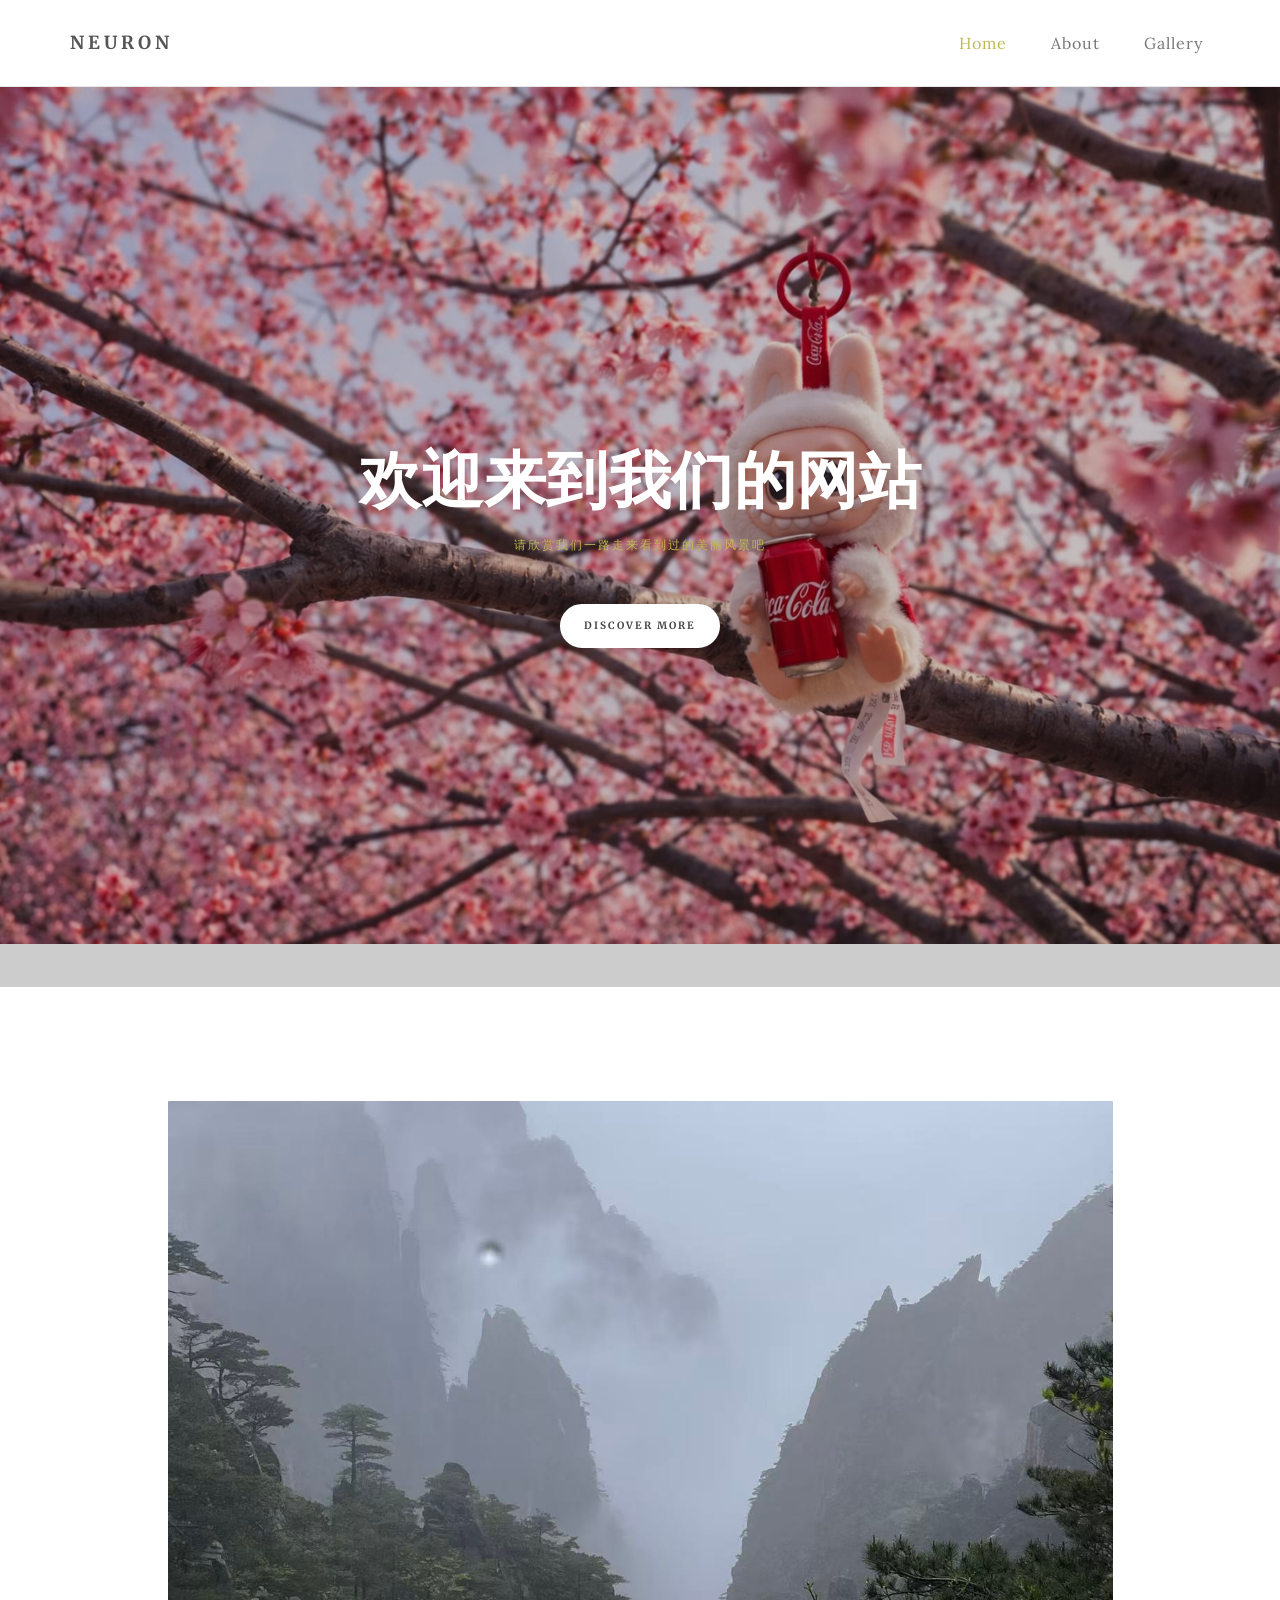
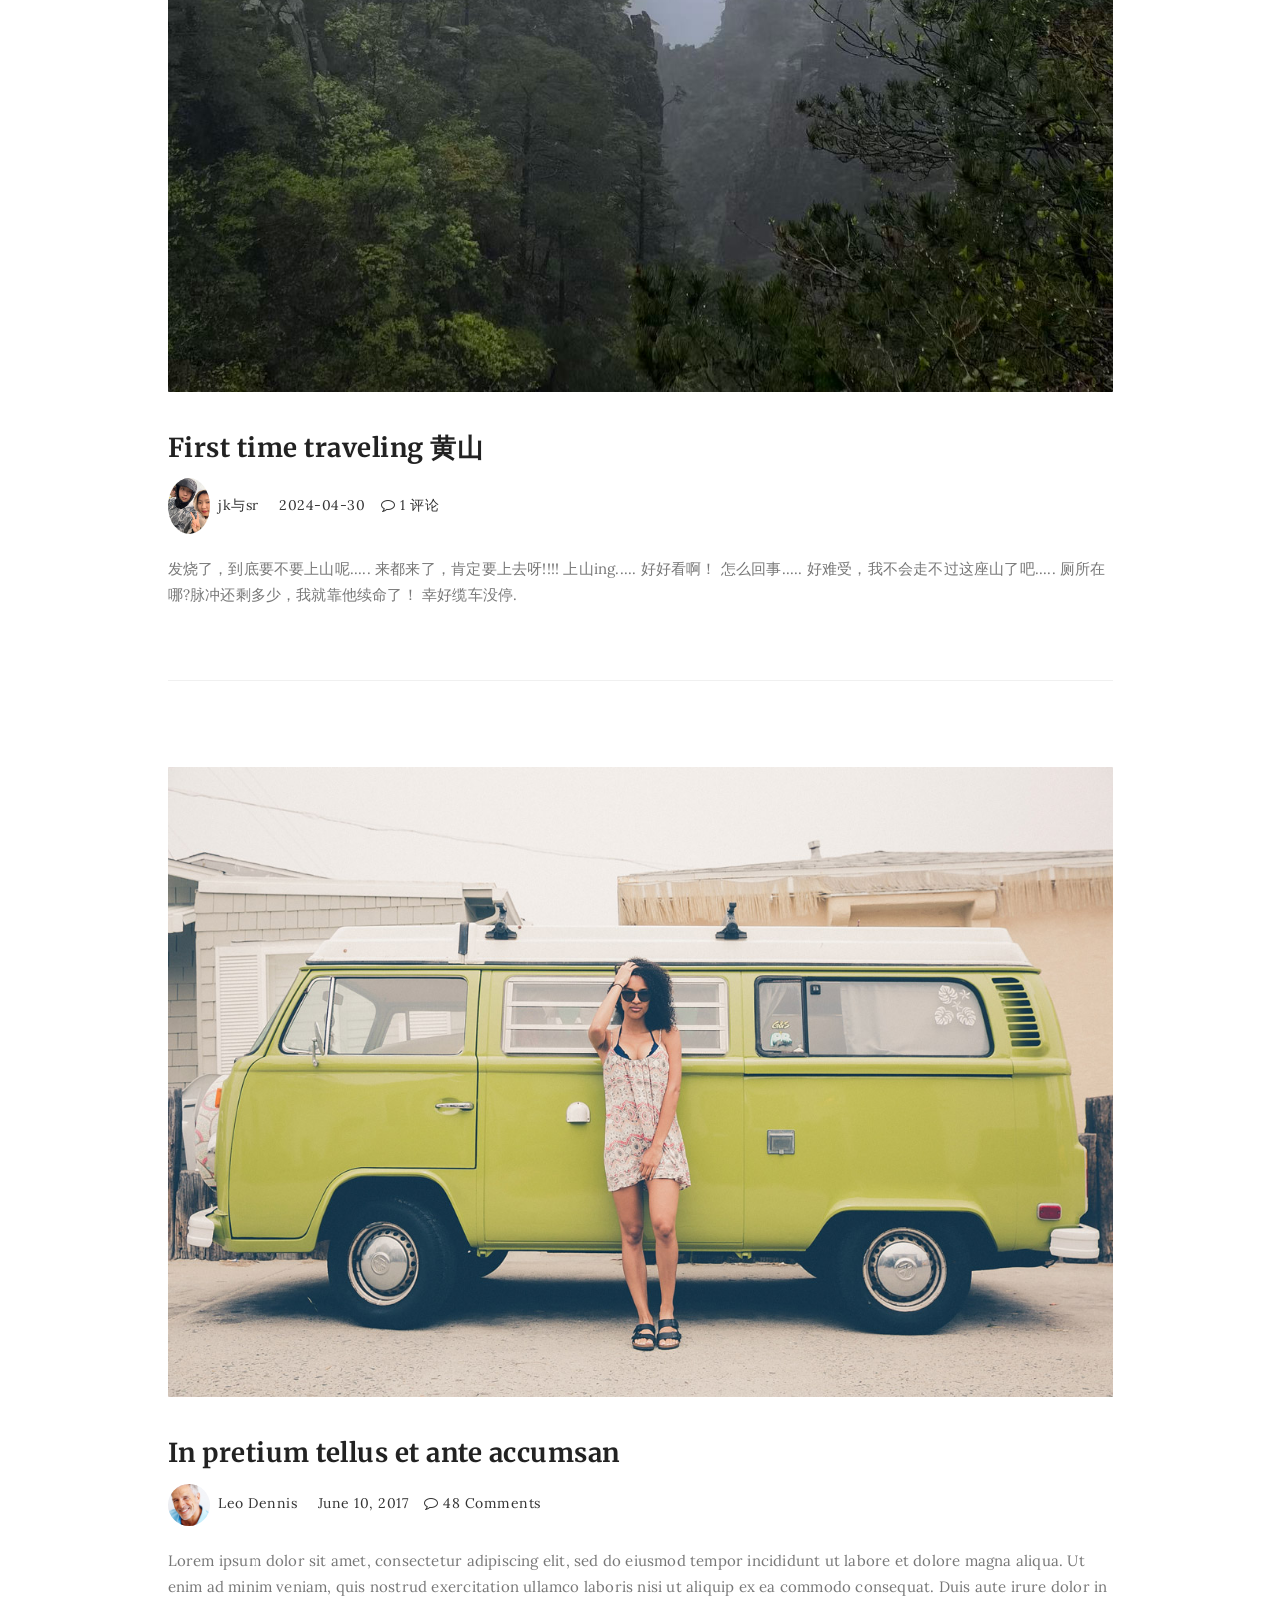
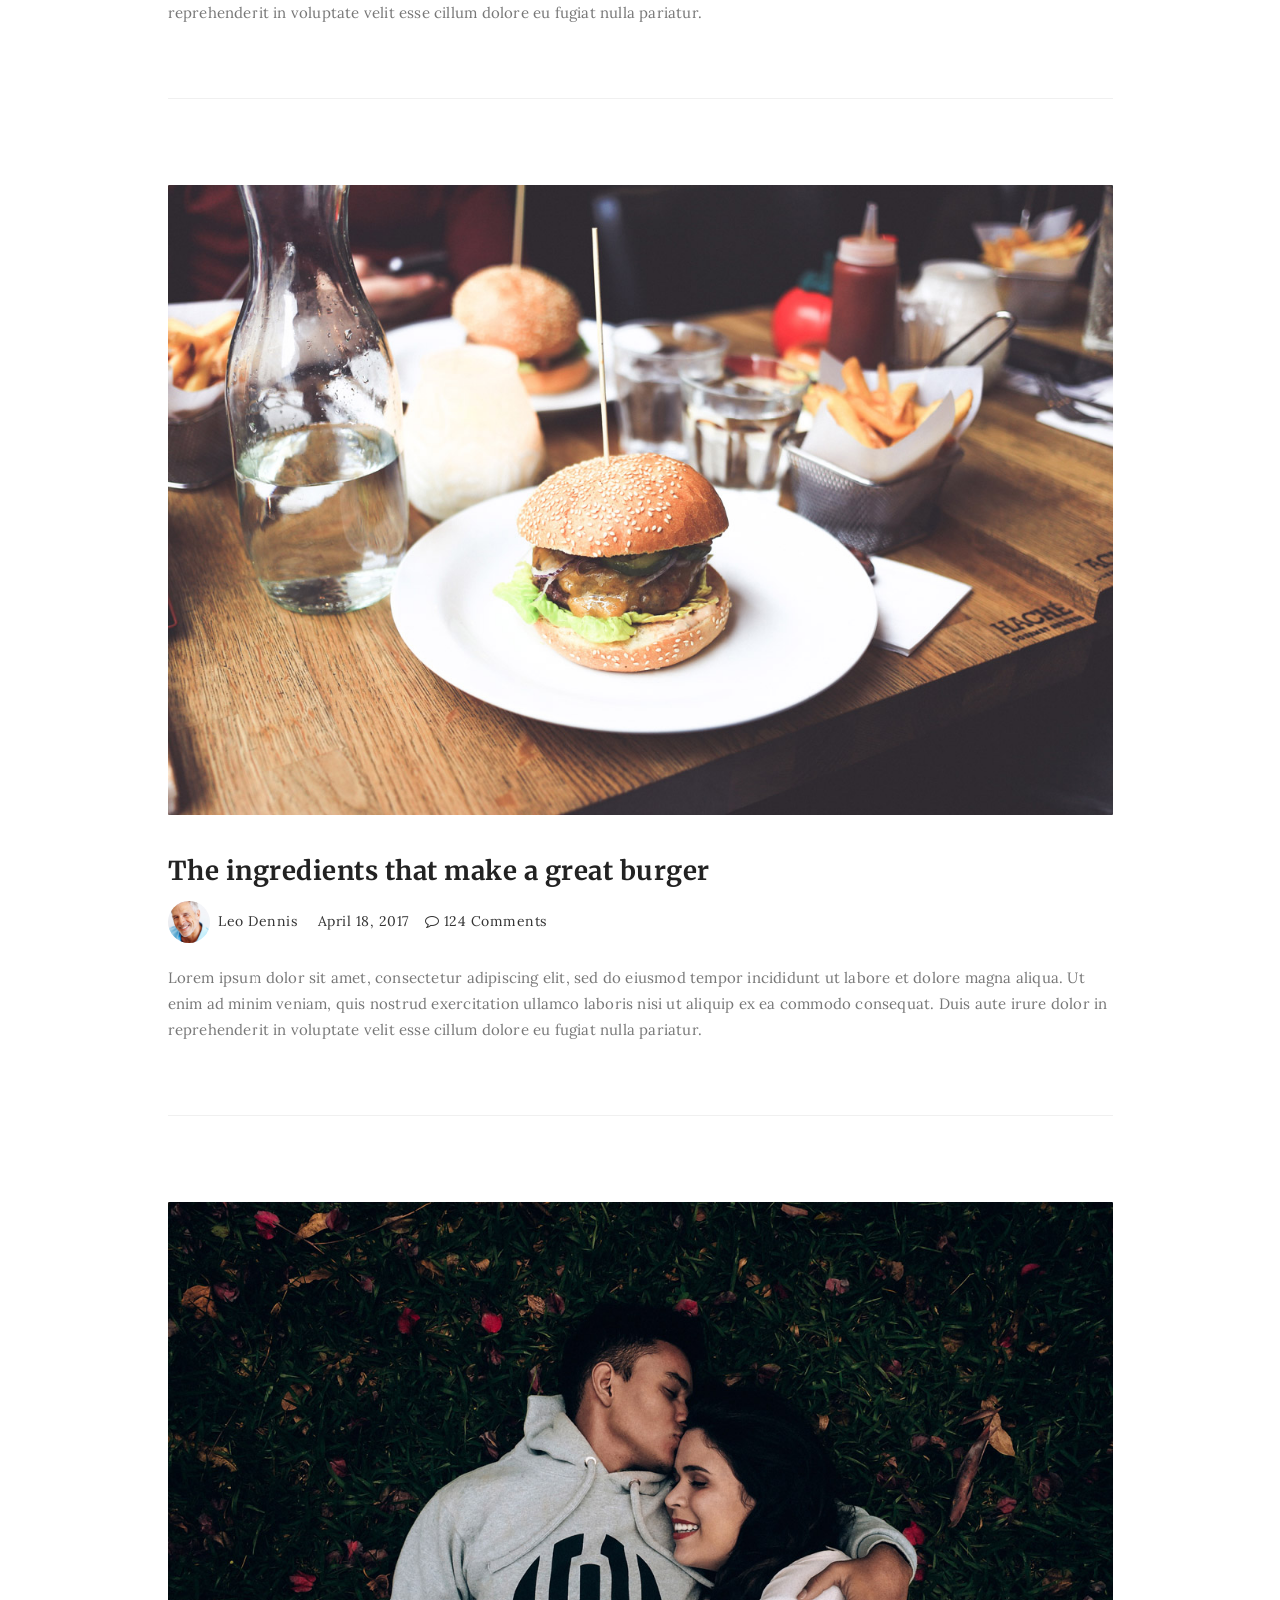
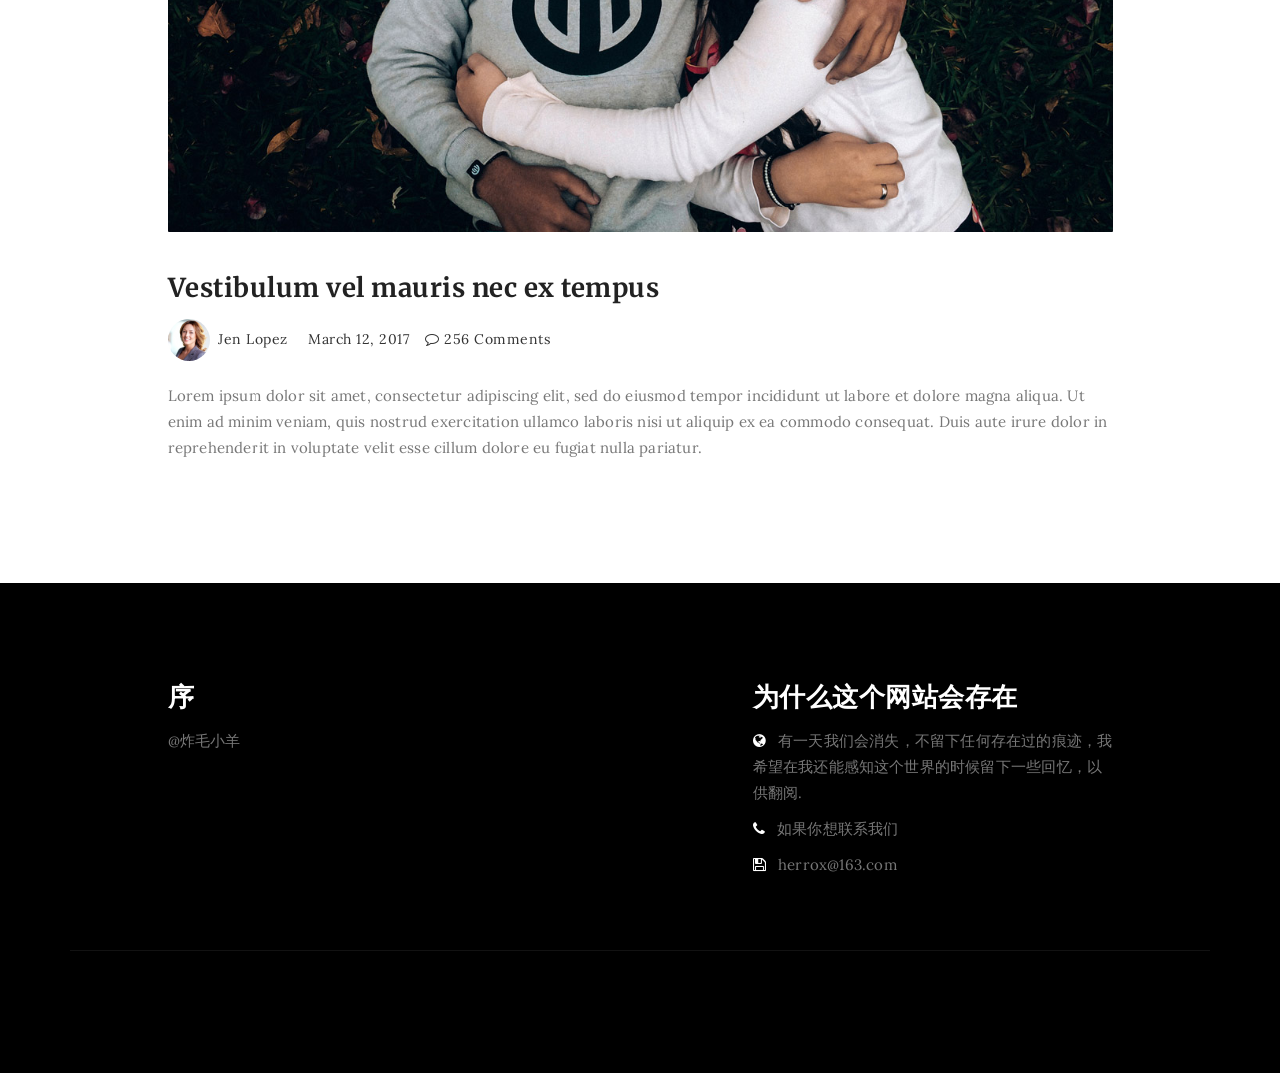
==== commit b5ac44ed: "2024-04-30黄山更新2" ====
--- a/index.html
+++ b/index.html
@@ -92,7 +92,7 @@
                               </a>
                          </div>
                          <div class="blog-post-title">
-                              <h3><a href="single-post.html">We Help You Create Perfect Modern Design</a></h3>
+                              <h3><a href="single-post.html">First time traveling 黄山</a></h3>
                          </div>
                          <div class="blog-post-format">
                               <span><a href="#"><img src="images/头像黄山.jpg" class="img-responsive img-circle"> jk与sr</a></span>
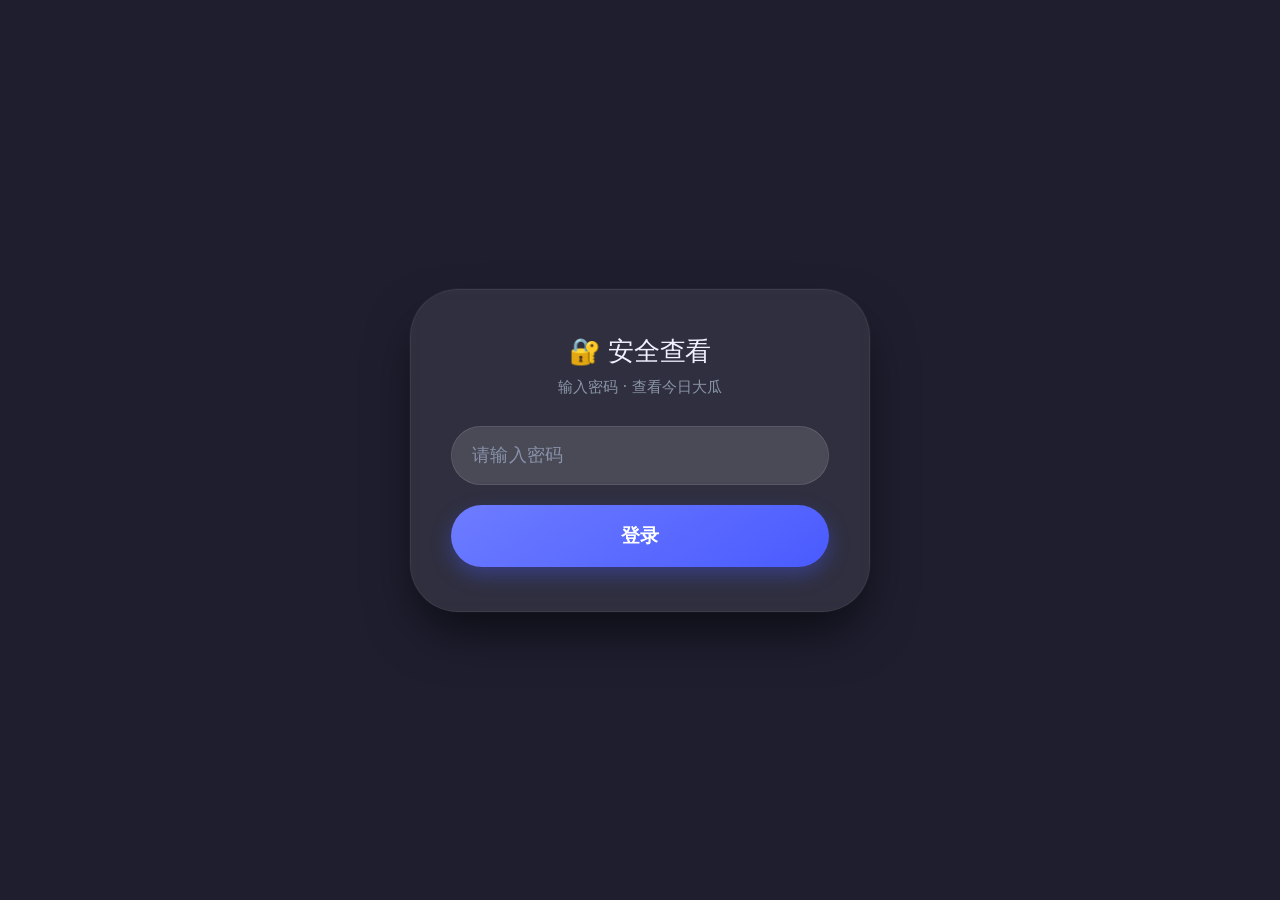
==== commit b9c5b183: "Add files via upload 123" ====
--- a/index.html
+++ b/index.html
@@ -1,246 +1,466 @@
 <!DOCTYPE html>
-<html lang="en">
+<html lang="zh-CN">
 <head>
-
-<meta charset="UTF-8">
-<meta http-equiv="X-UA-Compatible" content="IE=Edge">
-<meta name="description" content="">
-<meta name="keywords" content="">
-<meta name="author" content="">
-<meta name="viewport" content="width=device-width, initial-scale=1, maximum-scale=1">
-
-<title>Yjk</title>
-<!--
-
-Template 2085 Neuron
-
-http://www.tooplate.com/view/2085-neuron
-
--->
-<link rel="stylesheet" href="css/bootstrap.min.css">
-<link rel="stylesheet" href="css/font-awesome.min.css">
-
-<!-- Main css -->
-<link rel="stylesheet" href="css/style.css">
-<link href="https://fonts.googleapis.com/css?family=Lora|Merriweather:300,400" rel="stylesheet">
-
+  <meta charset="UTF-8">
+  <meta name="viewport" content="width=device-width, initial-scale=1.0, maximum-scale=1.0, user-scalable=yes">
+  <title>全屏图片查看器</title>
+  <style>
+    /* 全局样式：重置边距，占满视口，深色背景柔和 */
+    * {
+      margin: 0;
+      padding: 0;
+      box-sizing: border-box;
+    }
+
+    body {
+      font-family: system-ui, -apple-system, 'Segoe UI', Roboto, 'Helvetica Neue', sans-serif;
+      background: #1e1e2f;
+      min-height: 100vh;
+      display: flex;
+      align-items: center;
+      justify-content: center;
+      padding: 20px;
+    }
+
+    /* 登录卡片 — 在移动端和PC都舒适 */
+    .login-card {
+      background: rgba(255, 255, 255, 0.08);
+      backdrop-filter: blur(6px);
+      -webkit-backdrop-filter: blur(6px);
+      border-radius: 48px;
+      padding: 36px 28px;
+      max-width: 420px;
+      width: 100%;
+      box-shadow: 0 25px 50px -8px rgba(0, 0, 0, 0.6), 0 0 0 1px rgba(255, 255, 255, 0.03);
+      transition: all 0.2s;
+      border: 1px solid rgba(255, 255, 255, 0.06);
+    }
+
+    /* 标题与提示 */
+    .login-title {
+      color: #f0f0ff;
+      font-weight: 500;
+      font-size: 1.6rem;
+      letter-spacing: -0.3px;
+      margin-bottom: 8px;
+      text-align: center;
+    }
+
+    .login-sub {
+      color: #a0aec0;
+      font-size: 0.95rem;
+      text-align: center;
+      margin-bottom: 28px;
+      opacity: 0.8;
+    }
+
+    /* 输入框组 */
+    .input-group {
+      display: flex;
+      flex-direction: column;
+      gap: 14px;
+    }
+
+    .input-field {
+      width: 100%;
+      padding: 18px 20px;
+      font-size: 1.1rem;
+      background: rgba(255, 255, 255, 0.06);
+      border: 1.5px solid rgba(255, 255, 255, 0.12);
+      border-radius: 40px;
+      color: #f0f0ff;
+      outline: none;
+      transition: border 0.25s, box-shadow 0.25s;
+      backdrop-filter: blur(2px);
+      -webkit-backdrop-filter: blur(2px);
+    }
+
+    .input-field:focus {
+      border-color: #7c8cff;
+      box-shadow: 0 0 0 4px rgba(124, 140, 255, 0.2);
+      background: rgba(255, 255, 255, 0.08);
+    }
+
+    .input-field::placeholder {
+      color: #8892a8;
+      font-weight: 300;
+      letter-spacing: 0.3px;
+    }
+
+    /* 查看按钮 — 醒目且易于点击 */
+    .btn-view {
+      width: 100%;
+      padding: 18px 20px;
+      font-size: 1.2rem;
+      font-weight: 600;
+      background: linear-gradient(145deg, #6d7cff, #4a5bff);
+      border: none;
+      border-radius: 60px;
+      color: white;
+      cursor: pointer;
+      transition: transform 0.15s, box-shadow 0.25s, background 0.2s;
+      letter-spacing: 0.5px;
+      margin-top: 6px;
+      box-shadow: 0 8px 20px rgba(74, 91, 255, 0.35);
+    }
+
+    .btn-view:active {
+      transform: scale(0.96);
+      background: #3a4be0;
+      box-shadow: 0 4px 12px rgba(74, 91, 255, 0.5);
+    }
+
+    .btn-view:hover {
+      background: #5a6cf0;
+      box-shadow: 0 10px 28px rgba(74, 91, 255, 0.45);
+    }
+
+    /* 错误信息 — 温和且可见 */
+    .error-message {
+      color: #ff9a9e;
+      background: rgba(255, 70, 70, 0.12);
+      padding: 12px 16px;
+      border-radius: 40px;
+      font-size: 0.95rem;
+      text-align: center;
+      margin-top: 12px;
+      border-left: 3px solid #ff6b70;
+      backdrop-filter: blur(2px);
+      -webkit-backdrop-filter: blur(2px);
+      display: none;
+      transition: opacity 0.2s;
+    }
+
+    .error-message.show {
+      display: block;
+    }
+
+    /* ---- 全屏图片遮罩层 (默认隐藏) ---- */
+    .fullscreen-overlay {
+      position: fixed;
+      top: 0;
+      left: 0;
+      width: 100vw;
+      height: 100vh;
+      background: #0b0b14; /* 深色背景，突出图片 */
+      display: none;       /* 默认隐藏，JS控制显示 */
+      align-items: center;
+      justify-content: center;
+      z-index: 9999;
+      padding: 0;
+      margin: 0;
+      overflow: hidden;
+      /* 优雅的淡入效果 (由JS添加类触发) */
+      opacity: 0;
+      transition: opacity 0.35s ease;
+    }
+
+    .fullscreen-overlay.active {
+      display: flex;
+      opacity: 1;
+    }
+
+    /* 图片容器 — 保证图片完全居中且适配屏幕 */
+.fullscreen-image-wrapper {
+  width: 100%;
+  height: 100%;
+  display: flex;
+  align-items: center;
+  justify-content: center;
+  background: #0b0b14;
+  overflow: hidden;
+}
+
+.fullscreen-image-wrapper img {
+  width: 100%;
+  height: 100%;
+  object-fit: cover;
+  background: transparent;
+  user-select: none;
+  -webkit-user-drag: none;
+  opacity: 0;
+  transition: opacity 0.5s ease;
+}
+    .fullscreen-overlay.active .fullscreen-image-wrapper img {
+      opacity: 1;
+    }
+
+    /* 关闭按钮 (全屏模式下的退出) — 精致且不干扰图片 */
+    .close-fullscreen-btn {
+      position: fixed;
+      top: 28px;
+      right: 28px;
+      width: 52px;
+      height: 52px;
+      border-radius: 40px;
+      background: rgba(20, 20, 30, 0.7);
+      backdrop-filter: blur(10px);
+      -webkit-backdrop-filter: blur(10px);
+      border: 1px solid rgba(255, 255, 255, 0.15);
+      color: #f0f0ff;
+      font-size: 28px;
+      line-height: 1;
+      display: flex;
+      align-items: center;
+      justify-content: center;
+      cursor: pointer;
+      z-index: 10001;
+      box-shadow: 0 8px 24px rgba(0, 0, 0, 0.5);
+      transition: background 0.2s, transform 0.15s;
+      font-weight: 300;
+      padding: 0;
+    }
+
+    .close-fullscreen-btn:hover {
+      background: rgba(60, 60, 80, 0.85);
+    }
+
+    .close-fullscreen-btn:active {
+      transform: scale(0.92);
+    }
+
+    /* 简单的手机适配优化 */
+    @media (max-width: 480px) {
+      .login-card {
+        padding: 28px 20px;
+        border-radius: 36px;
+      }
+      .login-title {
+        font-size: 1.4rem;
+      }
+      .input-field {
+        padding: 16px 18px;
+        font-size: 1rem;
+      }
+      .btn-view {
+        padding: 16px;
+        font-size: 1.1rem;
+      }
+      .close-fullscreen-btn {
+        top: 20px;
+        right: 20px;
+        width: 48px;
+        height: 48px;
+        font-size: 26px;
+      }
+    }
+
+    /* 针对横屏或大屏，保持舒适 */
+    @media (min-width: 1024px) {
+      .login-card {
+        padding: 44px 40px;
+        max-width: 460px;
+      }
+    }
+
+    /* 暗色滚动条美观 */
+    ::-webkit-scrollbar {
+      width: 6px;
+      background: transparent;
+    }
+    ::-webkit-scrollbar-thumb {
+      background: #4a5bff66;
+      border-radius: 20px;
+    }
+  </style>
 </head>
 <body>
-
-<!-- PRE LOADER -->
-
-<div class="preloader">
-     <div class="sk-spinner sk-spinner-wordpress">
-          <span class="sk-inner-circle"></span>
-     </div>
-</div>
-
-<!-- Navigation section  -->
-
-<div class="navbar navbar-default navbar-static-top" role="navigation">
-     <div class="container">
-
-          <div class="navbar-header">
-               <button class="navbar-toggle" data-toggle="collapse" data-target=".navbar-collapse">
-                    <span class="icon icon-bar"></span>
-                    <span class="icon icon-bar"></span>
-                    <span class="icon icon-bar"></span>
-               </button>
-               <a href="index.html" class="navbar-brand">Neuron</a>
-          </div>
-          <div class="collapse navbar-collapse">
-               <ul class="nav navbar-nav navbar-right">
-                    <li class="active"><a href="index.html">Home</a></li>
-                    <li><a href="about.html">About</a></li>
-                    <li><a href="gallery.html">Gallery</a></li>
-                    
-               </ul>
-          </div>
-
+  <!-- 登录卡片 -->
+  <div class="login-card" id="loginCard">
+    <div class="login-title">🔐 安全查看</div>
+    <div class="login-sub">输入密码 · 查看今日大瓜</div>
+
+    <div class="input-group">
+      <input type="password" id="passwordInput" class="input-field" placeholder="请输入密码" autocomplete="off" value="">
+      <button class="btn-view" id="viewButton">登录</button>
+    </div>
+
+    <!-- 错误提示区域 -->
+    <div id="errorMessage" class="error-message">❌ 密码错误，请重试</div>
   </div>
-</div>
-
-<!-- Home Section -->
-
-<section id="home" class="main-home parallax-section">
-     <div class="overlay"></div>
-     <div id="particles-js"></div>
-     <div class="container">
-          <div class="row">
-
-               <div class="col-md-12 col-sm-12">
-                    <h1>欢迎来到我们的网站</h1>
-                    <h4>请欣赏我们一路走来看到过的美丽风景吧</h4>
-                    <a href="#blog" class="smoothScroll btn btn-default">Discover More</a>
-               </div>
-
-          </div>
-     </div>
-</section>
-
-<!-- Blog Section -->
-
-<section id="blog">
-     <div class="container">
-          <div class="row">
-
-               <div class="col-md-offset-1 col-md-10 col-sm-12">
-                    <div class="blog-post-thumb">
-                         <div class="blog-post-image">
-                              <a href="single-post.html">
-                                   <img src="images/黄山.jpg" class="img-responsive" alt="Blog Image">
-                              </a>
-                         </div>
-                         <div class="blog-post-title">
-                              <h3><a href="single-post.html">First time traveling 黄山</a></h3>
-                         </div>
-                         <div class="blog-post-format">
-                              <span><a href="#"><img src="images/头像黄山.jpg" class="img-responsive img-circle"> jk与sr</a></span>
-                              <span><i class="fa fa-date"></i> 2024-04-30</span>
-                              <span><a href="#"><i class="fa fa-comment-o"></i> 1 评论</a></span>
-                         </div>
-                         <div class="blog-post-des">
-                              <p>发烧了，到底要不要上山呢..... 来都来了，肯定要上去呀!!!! 上山ing.....
-                              好好看啊！ 怎么回事..... 好难受，我不会走不过这座山了吧..... 厕所在哪?脉冲还剩多少，我就靠他续命了！
-                              幸好缆车没停.</p>
-                              <!-- <a href="single-post.html" class="btn btn-default">Continue Reading</a> -->
-                         </div>
-                    </div>
-
-                    <div class="blog-post-thumb">
-                         <div class="blog-post-image">
-                              <a href="single-post.html">
-                                   <img src="images/blog-image2.jpg" class="img-responsive" alt="Blog Image">
-                              </a>
-                         </div>
-                         <div class="blog-post-title">
-                              <h3><a href="single-post.html">In pretium tellus et ante accumsan</a></h3>
-                         </div>
-                         <div class="blog-post-format">
-                              <span><a href="#"><img src="images/author-image2.jpg" class="img-responsive img-circle"> Leo Dennis</a></span>
-                              <span><i class="fa fa-date"></i> June 10, 2017</span>
-                              <span><a href="#"><i class="fa fa-comment-o"></i> 48 Comments</a></span>
-                         </div>
-                         <div class="blog-post-des">
-                              <p>Lorem ipsum dolor sit amet, consectetur adipiscing elit, sed do eiusmod tempor incididunt ut labore et dolore magna aliqua. Ut enim ad minim veniam, quis nostrud exercitation ullamco laboris nisi ut aliquip ex ea commodo consequat. Duis aute irure dolor in reprehenderit in voluptate velit esse cillum dolore eu fugiat nulla pariatur.</p>
-                              <!-- <a href="single-post.html" class="btn btn-default">Continue Reading</a> -->
-                         </div>
-                    </div>
-
-                    <!-- <div class="blog-post-thumb">
-                         <div class="blog-post-video">
-                              <div class="embed-responsive embed-responsive-16by9">
-                                   <iframe class="embed-responsive-item" src="https://www.youtube.com/embed/Pgmx7z49OEk" allowfullscreen></iframe>
-                              </div>
-                         </div>
-                         <div class="blog-post-title">
-                              <h3><a href="single-post.html">Nam interdum maximus dolor faucibus</a></h3>
-                         </div>
-                         <div class="blog-post-format">
-                              <span><a href="#"><img src="images/author-image1.jpg" class="img-responsive img-circle"> Jen Lopez</a></span>
-                              <span><i class="fa fa-date"></i> May 30, 2017</span>
-                              <span><a href="#"><i class="fa fa-comment-o"></i> 63 Comments</a></span>
-                         </div>
-                         <div class="blog-post-des">
-                              <p>Lorem ipsum dolor sit amet, consectetur adipiscing elit, sed do eiusmod tempor incididunt ut labore et dolore magna aliqua. Ut enim ad minim veniam, quis nostrud exercitation ullamco laboris nisi ut aliquip ex ea commodo consequat. Duis aute irure dolor in reprehenderit in voluptate velit esse cillum dolore eu fugiat nulla pariatur.</p>
-                              <a href="single-post.html" class="btn btn-default">Continue Reading</a>
-                         </div>
-                    </div> -->
-
-                    <div class="blog-post-thumb">
-                         <div class="blog-post-image">
-                              <a href="single-post.html">
-                                   <img src="images/blog-image3.jpg" class="img-responsive" alt="Blog Image">
-                              </a>
-                         </div>
-                         <div class="blog-post-title">
-                              <h3><a href="single-post.html">The ingredients that make a great burger</a></h3>
-                         </div>
-                         <div class="blog-post-format">
-                              <span><a href="#"><img src="images/author-image2.jpg" class="img-responsive img-circle"> Leo Dennis</a></span>
-                              <span><i class="fa fa-date"></i> April 18, 2017</span>
-                              <span><a href="#"><i class="fa fa-comment-o"></i> 124 Comments</a></span>
-                         </div>
-                         <div class="blog-post-des">
-                              <p>Lorem ipsum dolor sit amet, consectetur adipiscing elit, sed do eiusmod tempor incididunt ut labore et dolore magna aliqua. Ut enim ad minim veniam, quis nostrud exercitation ullamco laboris nisi ut aliquip ex ea commodo consequat. Duis aute irure dolor in reprehenderit in voluptate velit esse cillum dolore eu fugiat nulla pariatur.</p>
-                              <!-- <a href="single-post.html" class="btn btn-default">Continue Reading</a> -->
-                         </div>
-                    </div>
-
-                    <div class="blog-post-thumb">
-                         <div class="blog-post-image">
-                              <a href="single-post.html">
-                                   <img src="images/blog-image4.jpg" class="img-responsive" alt="Blog Image">
-                              </a>
-                         </div>
-                         <div class="blog-post-title">
-                              <h3><a href="single-post.html">Vestibulum vel mauris nec ex tempus</a></h3>
-                         </div>
-                         <div class="blog-post-format">
-                              <span><a href="#"><img src="images/author-image1.jpg" class="img-responsive img-circle"> Jen Lopez</a></span>
-                              <span><i class="fa fa-date"></i> March 12, 2017</span>
-                              <span><a href="#"><i class="fa fa-comment-o"></i> 256 Comments</a></span>
-                         </div>
-                         <div class="blog-post-des">
-                              <p>Lorem ipsum dolor sit amet, consectetur adipiscing elit, sed do eiusmod tempor incididunt ut labore et dolore magna aliqua. Ut enim ad minim veniam, quis nostrud exercitation ullamco laboris nisi ut aliquip ex ea commodo consequat. Duis aute irure dolor in reprehenderit in voluptate velit esse cillum dolore eu fugiat nulla pariatur.</p>
-                              <!-- <a href="single-post.html" class="btn btn-default">Continue Reading</a> -->
-                         </div>
-                    </div>
-               </div>
-
-          </div>
-     </div>
-</section>
-
-<!-- Footer Section -->
-
-<footer>
-     <div class="container">
-          <div class="row">
-
-               <div class="col-md-5 col-md-offset-1 col-sm-6">
-                    <h3>      序</h3>
-                    <p>@炸毛小羊</p>
-
-               </div>
-
-               <div class="col-md-4 col-md-offset-1 col-sm-6">
-                    <h3>为什么这个网站会存在</h3>
-                    <p><i class="fa fa-globe"></i> 有一天我们会消失，不留下任何存在过的痕迹，我希望在我还能感知这个世界的时候留下一些回忆，以供翻阅.</p>
-                    <p><i class="fa fa-phone"></i> 如果你想联系我们</p>
-                    <p><i class="fa fa-save"></i> herrox@163.com</p>
-               </div>
-
-               <div class="clearfix col-md-12 col-sm-12">
-                    <hr>
-               </div>
-
-               <!-- <div class="col-md-12 col-sm-12">
-                    <ul class="social-icon">
-                         <li><a href="#" class="fa fa-facebook"></a></li>
-                         <li><a href="#" class="fa fa-twitter"></a></li>
-                         <li><a href="#" class="fa fa-google-plus"></a></li>
-                         <li><a href="#" class="fa fa-dribbble"></a></li>
-                         <li><a href="#" class="fa fa-linkedin"></a></li>
-                    </ul>
-               </div> -->
-               
-          </div>
-     </div>
-</footer>
-
-<!-- Back top -->
-<a href="#back-top" class="go-top"><i class="fa fa-angle-up"></i></a>
-
-<!-- SCRIPTS -->
-
-<script src="js/jquery.js"></script>
-<script src="js/bootstrap.min.js"></script>
-<script src="js/particles.min.js"></script>
-<script src="js/app.js"></script>
-<script src="js/jquery.parallax.js"></script>
-<script src="js/smoothscroll.js"></script>
-<script src="js/custom.js"></script>
-
+
+  <!-- 全屏遮罩层 (图片容器) -->
+  <div class="fullscreen-overlay" id="fullscreenOverlay">
+    <div class="fullscreen-image-wrapper" id="imageWrapper">
+      <!-- 图片将被动态插入到这里 -->
+      <img id="fullscreenImage" src="" alt="全屏图片" />
+    </div>
+    <!-- 关闭按钮（X） -->
+    <button class="close-fullscreen-btn" id="closeFullscreenBtn">✕</button>
+  </div>
+
+  <script>
+    (function() {
+      "use strict";
+
+      // ---------- 配置 ----------
+      const CORRECT_PASSWORD = "5429870";
+
+      // ★★★ 请将您的 Base64 图片数据（完整的 data:image/...;base64, 或纯base64）放在下面的占位符中 ★★★
+      // 例如: "[data-uri]..."
+      // 或者: "iVBORw0KGgoAAAANS..." (不带 data: 前缀也可，但建议完整)
+      const BASE64_IMAGE_PLACEHOLDER = "[data-uri]";  
+      // 上面的占位符是一个 80x80 的圆形 + 笑脸，仅用于演示。请替换为您的真实图片Base64。
+
+      // ---------- DOM 元素 ----------
+      const passwordInput = document.getElementById('passwordInput');
+      const viewButton = document.getElementById('viewButton');
+      const errorMsg = document.getElementById('errorMessage');
+      const fullscreenOverlay = document.getElementById('fullscreenOverlay');
+      const fullscreenImage = document.getElementById('fullscreenImage');
+      const closeBtn = document.getElementById('closeFullscreenBtn');
+
+      // ---------- 辅助函数 ----------
+      // 显示错误信息 (短暂出现)
+      function showError(show = true) {
+        if (show) {
+          errorMsg.classList.add('show');
+          // 自动淡出错误 (5秒后消失)
+          clearTimeout(window.errorTimer);
+          window.errorTimer = setTimeout(() => {
+            errorMsg.classList.remove('show');
+          }, 5000);
+        } else {
+          errorMsg.classList.remove('show');
+          clearTimeout(window.errorTimer);
+        }
+      }
+
+      // 清空输入框高亮 / 错误状态 (不自动清空值)
+      function clearErrorState() {
+        errorMsg.classList.remove('show');
+        clearTimeout(window.errorTimer);
+      }
+
+      // 进入全屏图片模式
+      function enterFullscreen(imageSrc) {
+        if (!imageSrc || imageSrc.trim() === '') {
+          // 如果图片数据为空，给一个友好的提示 (但不阻止全屏)
+          // 可以设置一个占位提示，但为了演示，我们仍然显示一个提示性图片
+          // 但既然用户会填入base64，这里仅作保险
+          fullscreenImage.src = '[data-uri]'; 
+        } else {
+          fullscreenImage.src = imageSrc;
+        }
+
+        // 激活遮罩 (触发过渡)
+        fullscreenOverlay.classList.add('active');
+        // 防止背景滚动 (但遮罩固定，无滚动)
+        document.body.style.overflow = 'hidden';
+        // 手机端可能还需要锁定触摸
+        document.body.style.touchAction = 'none';
+      }
+
+      // 退出全屏图片模式
+      function exitFullscreen() {
+        fullscreenOverlay.classList.remove('active');
+        // 恢复滚动
+        document.body.style.overflow = '';
+        document.body.style.touchAction = '';
+        // 可选: 清空图片src以释放内存 (但不强制)
+        // 但为了下次快速显示，保留src也无妨
+      }
+
+      // ---------- 核心验证逻辑 ----------
+      function handleView() {
+        const inputPassword = passwordInput.value.trim();
+
+        // 如果密码为空，提示但不报错（引导用户）
+        if (inputPassword === '') {
+          showError(true);
+          // 自定义错误文案
+          errorMsg.textContent = '⚠️ 请输入密码';
+          return;
+        }
+
+        // 验证密码
+        if (inputPassword === CORRECT_PASSWORD) {
+          // 正确: 清除错误，进入全屏
+          clearErrorState();
+          // 使用用户定义的 base64 (若占位符为空则提示)
+          const imageData = BASE64_IMAGE_PLACEHOLDER;
+          enterFullscreen(imageData);
+          // 可清空密码框 (可选) — 不清空，保留以便下次查看
+          // passwordInput.value = ''; 
+        } else {
+          // 错误: 显示错误信息
+          errorMsg.textContent = '❌ 密码错误，请重试';
+          showError(true);
+          // 抖动输入框 (轻微反馈)
+          passwordInput.style.borderColor = '#ff6b70';
+          setTimeout(() => {
+            passwordInput.style.borderColor = '';
+          }, 600);
+          // 清空输入框 (方便重新输入)
+          passwordInput.value = '';
+          passwordInput.focus();
+        }
+      }
+
+      // ---------- 事件绑定 ----------
+      // 查看按钮点击
+      viewButton.addEventListener('click', function(e) {
+        e.preventDefault();
+        handleView();
+      });
+
+      // 回车键在输入框内触发查看
+      passwordInput.addEventListener('keydown', function(e) {
+        if (e.key === 'Enter') {
+          e.preventDefault();
+          handleView();
+        }
+      });
+
+      // 当输入框获得焦点时，清除错误状态 (提升体验)
+      passwordInput.addEventListener('focus', function() {
+        clearErrorState();
+        passwordInput.style.borderColor = '';
+      });
+
+      // 全屏关闭按钮
+      closeBtn.addEventListener('click', function(e) {
+        e.stopPropagation();
+        exitFullscreen();
+      });
+
+      // 点击遮罩背景 (非图片区域) 也可关闭 —— 但为防误触，仅点击关闭按钮才关闭。
+      // 但也可以增加点击背景关闭: 判断点击的是遮罩本身还是图片容器
+      fullscreenOverlay.addEventListener('click', function(e) {
+        // 如果点击的是遮罩层本身（背景），而不是图片容器或关闭按钮，则关闭。
+        if (e.target === fullscreenOverlay) {
+          exitFullscreen();
+        }
+      });
+
+      // 监听 ESC 键退出全屏
+      document.addEventListener('keydown', function(e) {
+        if (e.key === 'Escape' && fullscreenOverlay.classList.contains('active')) {
+          exitFullscreen();
+        }
+      });
+
+      // 移动端 触摸背景退出 (如果点击的是遮罩)
+      // 但是通过click已经处理，touch事件兼容，但click在移动端正常。
+
+      // 额外: 若用户旋转屏幕或resize，图片自动适应 (无需额外操作)
+
+      // 暴露关闭方法到全局 (调试用)
+      window.exitFullscreen = exitFullscreen;
+
+      // 如果用户直接粘贴图片数据到控制台，可以更新占位符 (仅用于开发)
+      // 但不强制
+
+      // 启动时，预填充演示占位符 (可忽略)
+      console.log('✅ 全屏图片查看器已启动。密码: 5429870');
+      console.log('📷 请将您的Base64图片数据替换到 BASE64_IMAGE_PLACEHOLDER 变量中。');
+
+      // 如果base64占位符是默认的演示图，给出提示
+      if (BASE64_IMAGE_PLACEHOLDER === "[data-uri]") {
+        console.warn('⚠️ 您仍在使用示例Base64图片，请替换为您的真实图片数据。');
+      }
+
+    })();
+  </script>
 </body>
 </html>
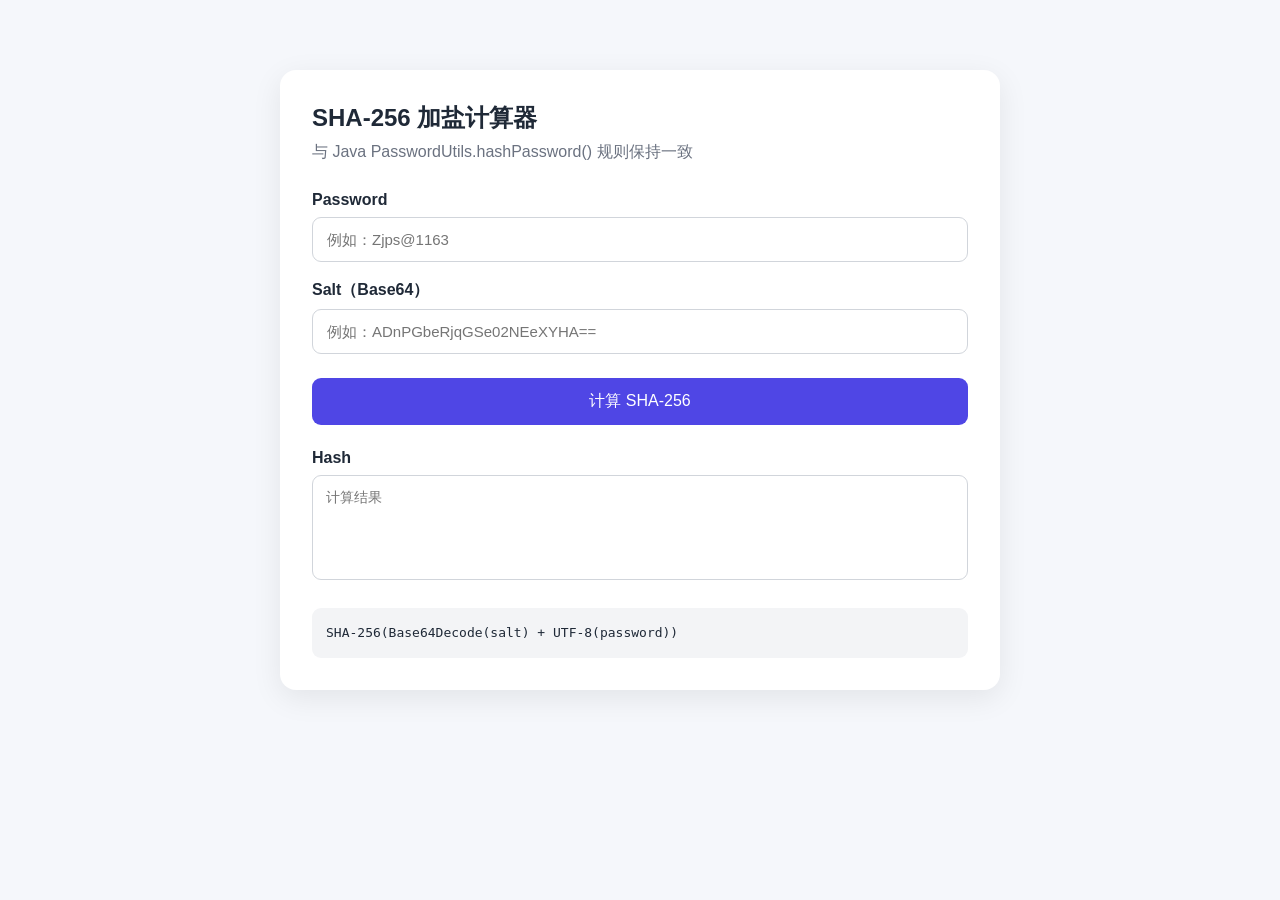
==== commit 66c24f41: "Update index.html salt" ====
--- a/index.html
+++ b/index.html
@@ -1,466 +1,108 @@
 <!DOCTYPE html>
 <html lang="zh-CN">
 <head>
-  <meta charset="UTF-8">
-  <meta name="viewport" content="width=device-width, initial-scale=1.0, maximum-scale=1.0, user-scalable=yes">
-  <title>全屏图片查看器</title>
-  <style>
-    /* 全局样式：重置边距，占满视口，深色背景柔和 */
-    * {
-      margin: 0;
-      padding: 0;
-      box-sizing: border-box;
-    }
+<meta charset="UTF-8">
+<meta name="viewport" content="width=device-width, initial-scale=1.0">
+<title>SHA-256 加盐计算器</title>
+<style>
+*{box-sizing:border-box}
+body{margin:0;background:#f5f7fb;font-family:Arial,"Microsoft YaHei",sans-serif;color:#1f2937}
+.container{width:min(720px,92%);margin:70px auto;background:#fff;padding:32px;border-radius:16px;box-shadow:0 8px 30px rgba(0,0,0,.08)}
+h1{margin:0 0 8px;font-size:24px}
+.desc{color:#6b7280;margin-bottom:28px}
+label{display:block;font-weight:600;margin:18px 0 8px}
+input{width:100%;padding:13px 14px;border:1px solid #d1d5db;border-radius:9px;font-size:15px;outline:none}
+input:focus{border-color:#6366f1}
+button{margin-top:24px;width:100%;padding:13px;border:0;border-radius:9px;background:#4f46e5;color:white;font-size:16px;cursor:pointer}
+button:hover{background:#4338ca}
+.result{margin-top:24px}
+.result textarea{width:100%;height:105px;padding:13px;border:1px solid #d1d5db;border-radius:9px;font-family:Consolas,monospace;font-size:14px;resize:none}
+.error{color:#dc2626;margin-top:12px}
+.rule{margin-top:24px;padding:14px;background:#f3f4f6;border-radius:9px;font-family:Consolas,monospace;font-size:13px;line-height:1.7}
+</style>
+</head>
+<body>
+<div class="container">
+  <h1>SHA-256 加盐计算器</h1>
+  <div class="desc">与 Java PasswordUtils.hashPassword() 规则保持一致</div>
 
-    body {
-      font-family: system-ui, -apple-system, 'Segoe UI', Roboto, 'Helvetica Neue', sans-serif;
-      background: #1e1e2f;
-      min-height: 100vh;
-      display: flex;
-      align-items: center;
-      justify-content: center;
-      padding: 20px;
-    }
+  <label for="password">Password</label>
+  <input id="password" type="password" placeholder="例如：Zjps@1163">
 
-    /* 登录卡片 — 在移动端和PC都舒适 */
-    .login-card {
-      background: rgba(255, 255, 255, 0.08);
-      backdrop-filter: blur(6px);
-      -webkit-backdrop-filter: blur(6px);
-      border-radius: 48px;
-      padding: 36px 28px;
-      max-width: 420px;
-      width: 100%;
-      box-shadow: 0 25px 50px -8px rgba(0, 0, 0, 0.6), 0 0 0 1px rgba(255, 255, 255, 0.03);
-      transition: all 0.2s;
-      border: 1px solid rgba(255, 255, 255, 0.06);
-    }
+  <label for="salt">Salt（Base64）</label>
+  <input id="salt" type="text" placeholder="例如：ADnPGbeRjqGSe02NEeXYHA==">
 
-    /* 标题与提示 */
-    .login-title {
-      color: #f0f0ff;
-      font-weight: 500;
-      font-size: 1.6rem;
-      letter-spacing: -0.3px;
-      margin-bottom: 8px;
-      text-align: center;
-    }
+  <button onclick="calculate()">计算 SHA-256</button>
 
-    .login-sub {
-      color: #a0aec0;
-      font-size: 0.95rem;
-      text-align: center;
-      margin-bottom: 28px;
-      opacity: 0.8;
-    }
+  <div class="result">
+    <label for="result">Hash</label>
+    <textarea id="result" readonly placeholder="计算结果"></textarea>
+  </div>
 
-    /* 输入框组 */
-    .input-group {
-      display: flex;
-      flex-direction: column;
-      gap: 14px;
-    }
+  <div id="error" class="error"></div>
 
-    .input-field {
-      width: 100%;
-      padding: 18px 20px;
-      font-size: 1.1rem;
-      background: rgba(255, 255, 255, 0.06);
-      border: 1.5px solid rgba(255, 255, 255, 0.12);
-      border-radius: 40px;
-      color: #f0f0ff;
-      outline: none;
-      transition: border 0.25s, box-shadow 0.25s;
-      backdrop-filter: blur(2px);
-      -webkit-backdrop-filter: blur(2px);
-    }
+  <div class="rule">
+    SHA-256(Base64Decode(salt) + UTF-8(password))
+  </div>
+</div>
 
-    .input-field:focus {
-      border-color: #7c8cff;
-      box-shadow: 0 0 0 4px rgba(124, 140, 255, 0.2);
-      background: rgba(255, 255, 255, 0.08);
-    }
-
-    .input-field::placeholder {
-      color: #8892a8;
-      font-weight: 300;
-      letter-spacing: 0.3px;
-    }
-
-    /* 查看按钮 — 醒目且易于点击 */
-    .btn-view {
-      width: 100%;
-      padding: 18px 20px;
-      font-size: 1.2rem;
-      font-weight: 600;
-      background: linear-gradient(145deg, #6d7cff, #4a5bff);
-      border: none;
-      border-radius: 60px;
-      color: white;
-      cursor: pointer;
-      transition: transform 0.15s, box-shadow 0.25s, background 0.2s;
-      letter-spacing: 0.5px;
-      margin-top: 6px;
-      box-shadow: 0 8px 20px rgba(74, 91, 255, 0.35);
-    }
-
-    .btn-view:active {
-      transform: scale(0.96);
-      background: #3a4be0;
-      box-shadow: 0 4px 12px rgba(74, 91, 255, 0.5);
-    }
-
-    .btn-view:hover {
-      background: #5a6cf0;
-      box-shadow: 0 10px 28px rgba(74, 91, 255, 0.45);
-    }
-
-    /* 错误信息 — 温和且可见 */
-    .error-message {
-      color: #ff9a9e;
-      background: rgba(255, 70, 70, 0.12);
-      padding: 12px 16px;
-      border-radius: 40px;
-      font-size: 0.95rem;
-      text-align: center;
-      margin-top: 12px;
-      border-left: 3px solid #ff6b70;
-      backdrop-filter: blur(2px);
-      -webkit-backdrop-filter: blur(2px);
-      display: none;
-      transition: opacity 0.2s;
-    }
-
-    .error-message.show {
-      display: block;
-    }
-
-    /* ---- 全屏图片遮罩层 (默认隐藏) ---- */
-    .fullscreen-overlay {
-      position: fixed;
-      top: 0;
-      left: 0;
-      width: 100vw;
-      height: 100vh;
-      background: #0b0b14; /* 深色背景，突出图片 */
-      display: none;       /* 默认隐藏，JS控制显示 */
-      align-items: center;
-      justify-content: center;
-      z-index: 9999;
-      padding: 0;
-      margin: 0;
-      overflow: hidden;
-      /* 优雅的淡入效果 (由JS添加类触发) */
-      opacity: 0;
-      transition: opacity 0.35s ease;
-    }
-
-    .fullscreen-overlay.active {
-      display: flex;
-      opacity: 1;
-    }
-
-    /* 图片容器 — 保证图片完全居中且适配屏幕 */
-.fullscreen-image-wrapper {
-  width: 100%;
-  height: 100%;
-  display: flex;
-  align-items: center;
-  justify-content: center;
-  background: #0b0b14;
-  overflow: hidden;
+<script>
+function base64ToBytes(base64) {
+  const binary = atob(base64);
+  const bytes = new Uint8Array(binary.length);
+  for (let i = 0; i < binary.length; i++) {
+    bytes[i] = binary.charCodeAt(i);
+  }
+  return bytes;
 }
 
-.fullscreen-image-wrapper img {
-  width: 100%;
-  height: 100%;
-  object-fit: cover;
-  background: transparent;
-  user-select: none;
-  -webkit-user-drag: none;
-  opacity: 0;
-  transition: opacity 0.5s ease;
+async function calculate() {
+  const password = document.getElementById("password").value;
+  const salt = document.getElementById("salt").value.trim();
+  const result = document.getElementById("result");
+  const error = document.getElementById("error");
+
+  result.value = "";
+  error.textContent = "";
+
+  if (!password) {
+    error.textContent = "请输入 Password";
+    return;
+  }
+
+  if (!salt) {
+    error.textContent = "请输入 Base64 Salt";
+    return;
+  }
+
+  try {
+    // 与 Java Base64.getDecoder().decode(salt) 一致
+    const saltBytes = base64ToBytes(salt);
+
+    // 与 Java password.getBytes(StandardCharsets.UTF_8) 一致
+    const passwordBytes = new TextEncoder().encode(password);
+
+    // saltBytes + passwordBytes
+    const combined = new Uint8Array(
+      saltBytes.length + passwordBytes.length
+    );
+    combined.set(saltBytes, 0);
+    combined.set(passwordBytes, saltBytes.length);
+
+    // SHA-256
+    const hashBuffer = await crypto.subtle.digest("SHA-256", combined);
+    const hashBytes = new Uint8Array(hashBuffer);
+
+    // 转成小写十六进制，与 Java String.format("%02x", b) 一致
+    const hash = Array.from(hashBytes)
+      .map(b => b.toString(16).padStart(2, "0"))
+      .join("");
+
+    result.value = hash;
+  } catch (e) {
+    error.textContent = "计算失败：Salt 不是有效的 Base64 字符串";
+  }
 }
-    .fullscreen-overlay.active .fullscreen-image-wrapper img {
-      opacity: 1;
-    }
-
-    /* 关闭按钮 (全屏模式下的退出) — 精致且不干扰图片 */
-    .close-fullscreen-btn {
-      position: fixed;
-      top: 28px;
-      right: 28px;
-      width: 52px;
-      height: 52px;
-      border-radius: 40px;
-      background: rgba(20, 20, 30, 0.7);
-      backdrop-filter: blur(10px);
-      -webkit-backdrop-filter: blur(10px);
-      border: 1px solid rgba(255, 255, 255, 0.15);
-      color: #f0f0ff;
-      font-size: 28px;
-      line-height: 1;
-      display: flex;
-      align-items: center;
-      justify-content: center;
-      cursor: pointer;
-      z-index: 10001;
-      box-shadow: 0 8px 24px rgba(0, 0, 0, 0.5);
-      transition: background 0.2s, transform 0.15s;
-      font-weight: 300;
-      padding: 0;
-    }
-
-    .close-fullscreen-btn:hover {
-      background: rgba(60, 60, 80, 0.85);
-    }
-
-    .close-fullscreen-btn:active {
-      transform: scale(0.92);
-    }
-
-    /* 简单的手机适配优化 */
-    @media (max-width: 480px) {
-      .login-card {
-        padding: 28px 20px;
-        border-radius: 36px;
-      }
-      .login-title {
-        font-size: 1.4rem;
-      }
-      .input-field {
-        padding: 16px 18px;
-        font-size: 1rem;
-      }
-      .btn-view {
-        padding: 16px;
-        font-size: 1.1rem;
-      }
-      .close-fullscreen-btn {
-        top: 20px;
-        right: 20px;
-        width: 48px;
-        height: 48px;
-        font-size: 26px;
-      }
-    }
-
-    /* 针对横屏或大屏，保持舒适 */
-    @media (min-width: 1024px) {
-      .login-card {
-        padding: 44px 40px;
-        max-width: 460px;
-      }
-    }
-
-    /* 暗色滚动条美观 */
-    ::-webkit-scrollbar {
-      width: 6px;
-      background: transparent;
-    }
-    ::-webkit-scrollbar-thumb {
-      background: #4a5bff66;
-      border-radius: 20px;
-    }
-  </style>
-</head>
-<body>
-  <!-- 登录卡片 -->
-  <div class="login-card" id="loginCard">
-    <div class="login-title">🔐 安全查看</div>
-    <div class="login-sub">输入密码 · 查看今日大瓜</div>
-
-    <div class="input-group">
-      <input type="password" id="passwordInput" class="input-field" placeholder="请输入密码" autocomplete="off" value="">
-      <button class="btn-view" id="viewButton">登录</button>
-    </div>
-
-    <!-- 错误提示区域 -->
-    <div id="errorMessage" class="error-message">❌ 密码错误，请重试</div>
-  </div>
-
-  <!-- 全屏遮罩层 (图片容器) -->
-  <div class="fullscreen-overlay" id="fullscreenOverlay">
-    <div class="fullscreen-image-wrapper" id="imageWrapper">
-      <!-- 图片将被动态插入到这里 -->
-      <img id="fullscreenImage" src="" alt="全屏图片" />
-    </div>
-    <!-- 关闭按钮（X） -->
-    <button class="close-fullscreen-btn" id="closeFullscreenBtn">✕</button>
-  </div>
-
-  <script>
-    (function() {
-      "use strict";
-
-      // ---------- 配置 ----------
-      const CORRECT_PASSWORD = "5429870";
-
-      // ★★★ 请将您的 Base64 图片数据（完整的 data:image/...;base64, 或纯base64）放在下面的占位符中 ★★★
-      // 例如: "[data-uri]..."
-      // 或者: "iVBORw0KGgoAAAANS..." (不带 data: 前缀也可，但建议完整)
-      const BASE64_IMAGE_PLACEHOLDER = "[data-uri]";  
-      // 上面的占位符是一个 80x80 的圆形 + 笑脸，仅用于演示。请替换为您的真实图片Base64。
-
-      // ---------- DOM 元素 ----------
-      const passwordInput = document.getElementById('passwordInput');
-      const viewButton = document.getElementById('viewButton');
-      const errorMsg = document.getElementById('errorMessage');
-      const fullscreenOverlay = document.getElementById('fullscreenOverlay');
-      const fullscreenImage = document.getElementById('fullscreenImage');
-      const closeBtn = document.getElementById('closeFullscreenBtn');
-
-      // ---------- 辅助函数 ----------
-      // 显示错误信息 (短暂出现)
-      function showError(show = true) {
-        if (show) {
-          errorMsg.classList.add('show');
-          // 自动淡出错误 (5秒后消失)
-          clearTimeout(window.errorTimer);
-          window.errorTimer = setTimeout(() => {
-            errorMsg.classList.remove('show');
-          }, 5000);
-        } else {
-          errorMsg.classList.remove('show');
-          clearTimeout(window.errorTimer);
-        }
-      }
-
-      // 清空输入框高亮 / 错误状态 (不自动清空值)
-      function clearErrorState() {
-        errorMsg.classList.remove('show');
-        clearTimeout(window.errorTimer);
-      }
-
-      // 进入全屏图片模式
-      function enterFullscreen(imageSrc) {
-        if (!imageSrc || imageSrc.trim() === '') {
-          // 如果图片数据为空，给一个友好的提示 (但不阻止全屏)
-          // 可以设置一个占位提示，但为了演示，我们仍然显示一个提示性图片
-          // 但既然用户会填入base64，这里仅作保险
-          fullscreenImage.src = '[data-uri]'; 
-        } else {
-          fullscreenImage.src = imageSrc;
-        }
-
-        // 激活遮罩 (触发过渡)
-        fullscreenOverlay.classList.add('active');
-        // 防止背景滚动 (但遮罩固定，无滚动)
-        document.body.style.overflow = 'hidden';
-        // 手机端可能还需要锁定触摸
-        document.body.style.touchAction = 'none';
-      }
-
-      // 退出全屏图片模式
-      function exitFullscreen() {
-        fullscreenOverlay.classList.remove('active');
-        // 恢复滚动
-        document.body.style.overflow = '';
-        document.body.style.touchAction = '';
-        // 可选: 清空图片src以释放内存 (但不强制)
-        // 但为了下次快速显示，保留src也无妨
-      }
-
-      // ---------- 核心验证逻辑 ----------
-      function handleView() {
-        const inputPassword = passwordInput.value.trim();
-
-        // 如果密码为空，提示但不报错（引导用户）
-        if (inputPassword === '') {
-          showError(true);
-          // 自定义错误文案
-          errorMsg.textContent = '⚠️ 请输入密码';
-          return;
-        }
-
-        // 验证密码
-        if (inputPassword === CORRECT_PASSWORD) {
-          // 正确: 清除错误，进入全屏
-          clearErrorState();
-          // 使用用户定义的 base64 (若占位符为空则提示)
-          const imageData = BASE64_IMAGE_PLACEHOLDER;
-          enterFullscreen(imageData);
-          // 可清空密码框 (可选) — 不清空，保留以便下次查看
-          // passwordInput.value = ''; 
-        } else {
-          // 错误: 显示错误信息
-          errorMsg.textContent = '❌ 密码错误，请重试';
-          showError(true);
-          // 抖动输入框 (轻微反馈)
-          passwordInput.style.borderColor = '#ff6b70';
-          setTimeout(() => {
-            passwordInput.style.borderColor = '';
-          }, 600);
-          // 清空输入框 (方便重新输入)
-          passwordInput.value = '';
-          passwordInput.focus();
-        }
-      }
-
-      // ---------- 事件绑定 ----------
-      // 查看按钮点击
-      viewButton.addEventListener('click', function(e) {
-        e.preventDefault();
-        handleView();
-      });
-
-      // 回车键在输入框内触发查看
-      passwordInput.addEventListener('keydown', function(e) {
-        if (e.key === 'Enter') {
-          e.preventDefault();
-          handleView();
-        }
-      });
-
-      // 当输入框获得焦点时，清除错误状态 (提升体验)
-      passwordInput.addEventListener('focus', function() {
-        clearErrorState();
-        passwordInput.style.borderColor = '';
-      });
-
-      // 全屏关闭按钮
-      closeBtn.addEventListener('click', function(e) {
-        e.stopPropagation();
-        exitFullscreen();
-      });
-
-      // 点击遮罩背景 (非图片区域) 也可关闭 —— 但为防误触，仅点击关闭按钮才关闭。
-      // 但也可以增加点击背景关闭: 判断点击的是遮罩本身还是图片容器
-      fullscreenOverlay.addEventListener('click', function(e) {
-        // 如果点击的是遮罩层本身（背景），而不是图片容器或关闭按钮，则关闭。
-        if (e.target === fullscreenOverlay) {
-          exitFullscreen();
-        }
-      });
-
-      // 监听 ESC 键退出全屏
-      document.addEventListener('keydown', function(e) {
-        if (e.key === 'Escape' && fullscreenOverlay.classList.contains('active')) {
-          exitFullscreen();
-        }
-      });
-
-      // 移动端 触摸背景退出 (如果点击的是遮罩)
-      // 但是通过click已经处理，touch事件兼容，但click在移动端正常。
-
-      // 额外: 若用户旋转屏幕或resize，图片自动适应 (无需额外操作)
-
-      // 暴露关闭方法到全局 (调试用)
-      window.exitFullscreen = exitFullscreen;
-
-      // 如果用户直接粘贴图片数据到控制台，可以更新占位符 (仅用于开发)
-      // 但不强制
-
-      // 启动时，预填充演示占位符 (可忽略)
-      console.log('✅ 全屏图片查看器已启动。密码: 5429870');
-      console.log('📷 请将您的Base64图片数据替换到 BASE64_IMAGE_PLACEHOLDER 变量中。');
-
-      // 如果base64占位符是默认的演示图，给出提示
-      if (BASE64_IMAGE_PLACEHOLDER === "[data-uri]") {
-        console.warn('⚠️ 您仍在使用示例Base64图片，请替换为您的真实图片数据。');
-      }
-
-    })();
-  </script>
+</script>
 </body>
-</html>+</html>
